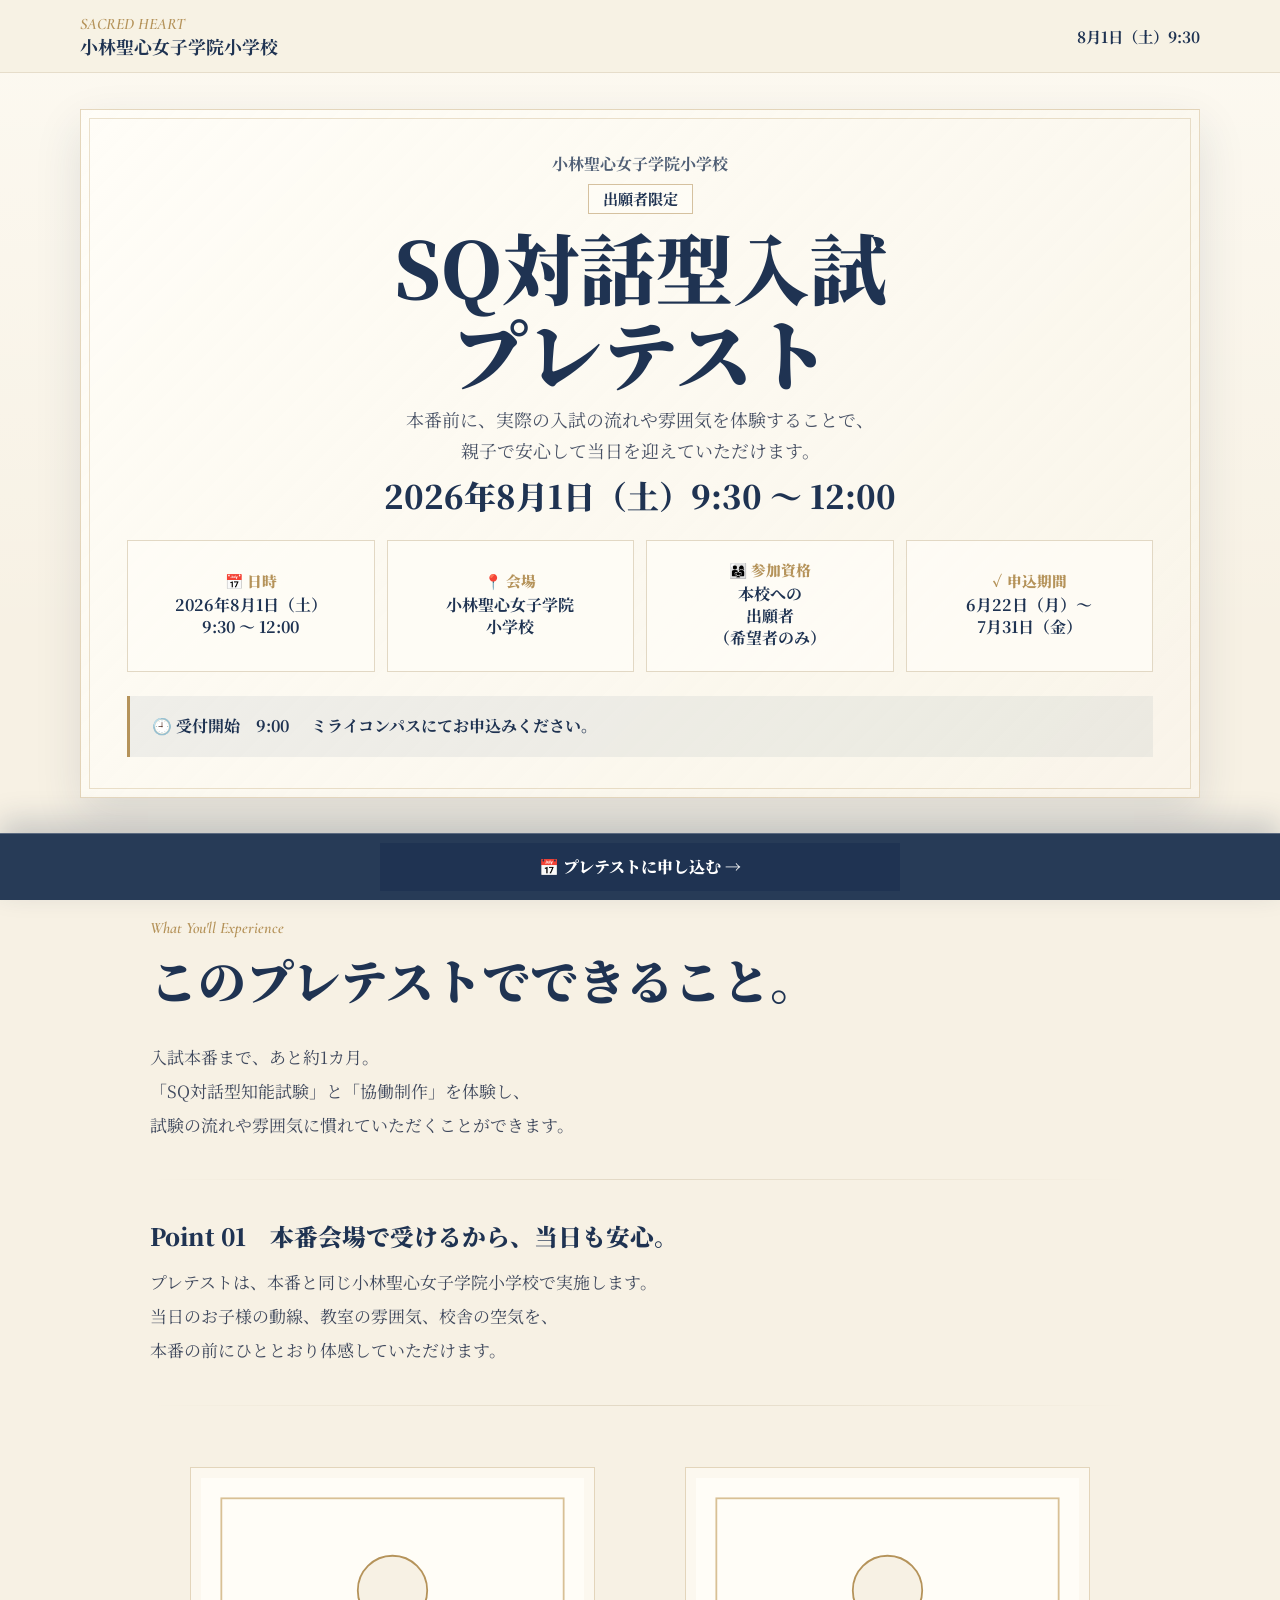
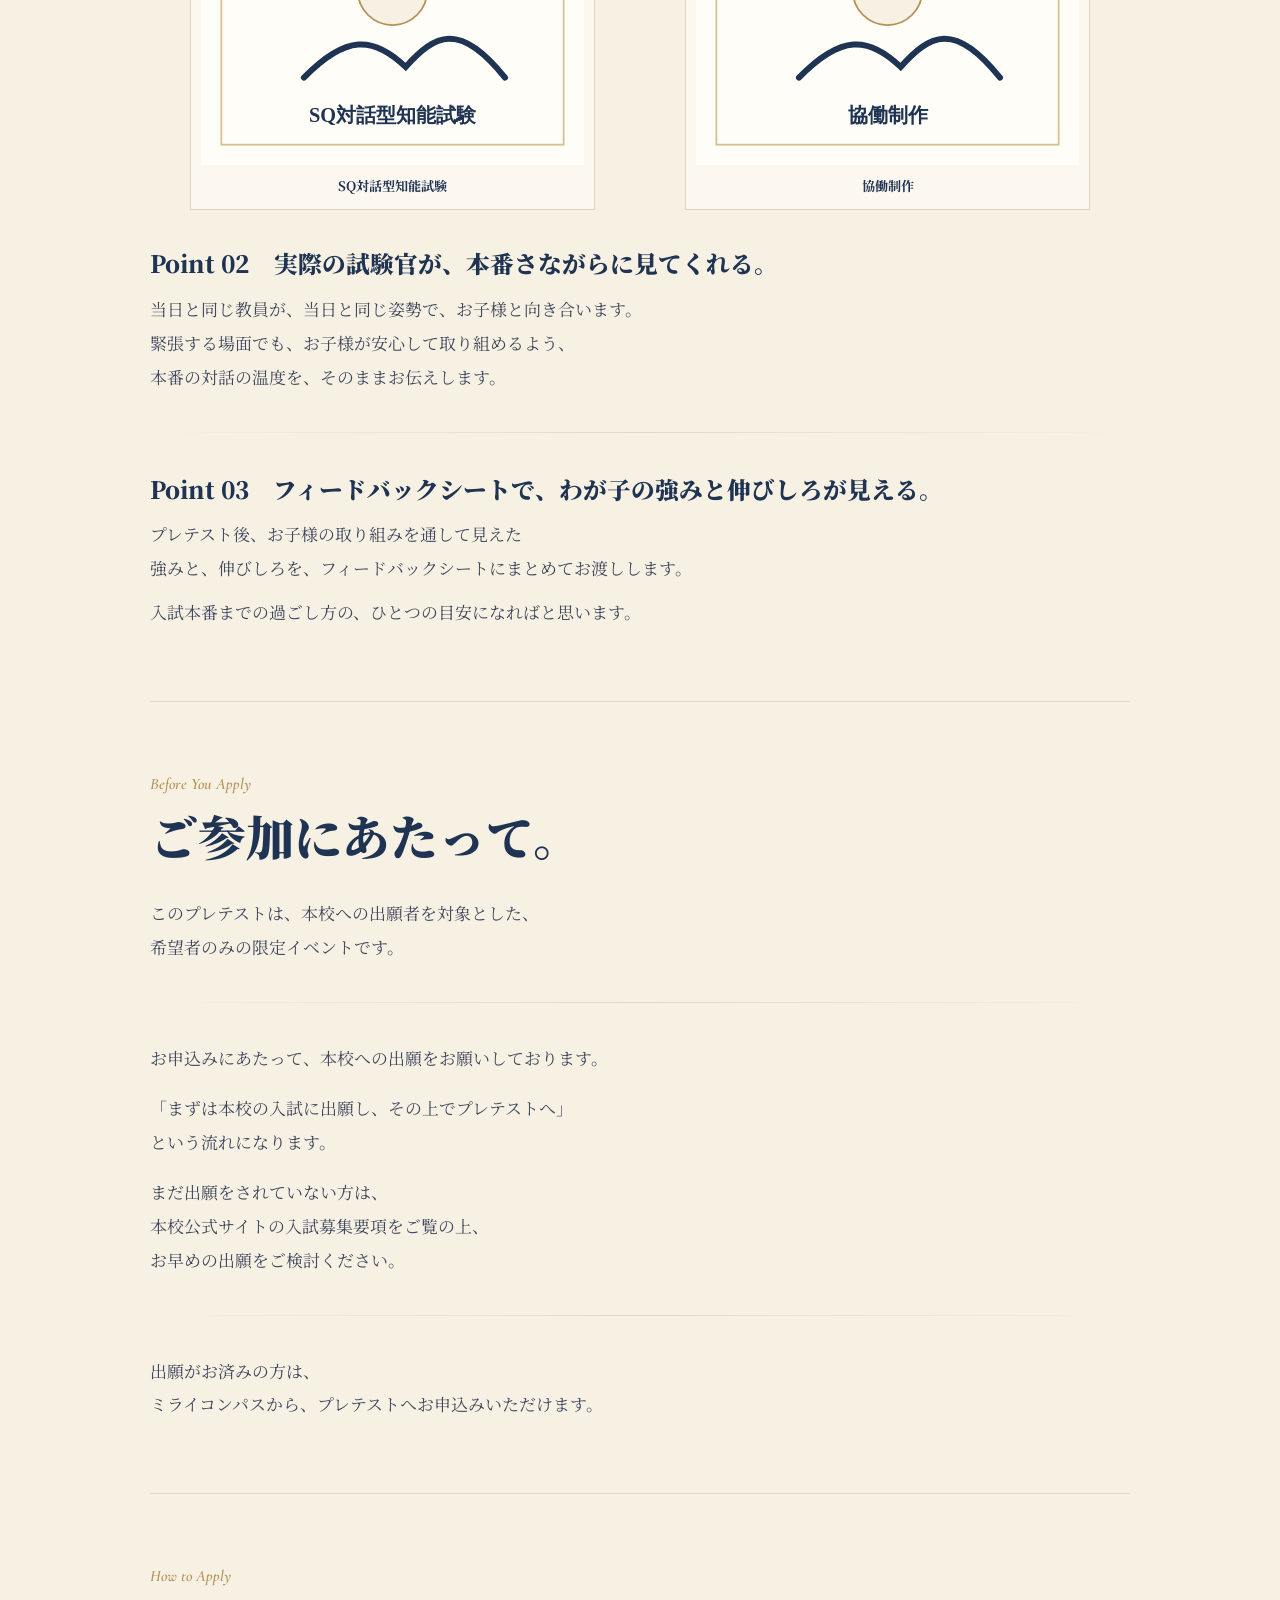
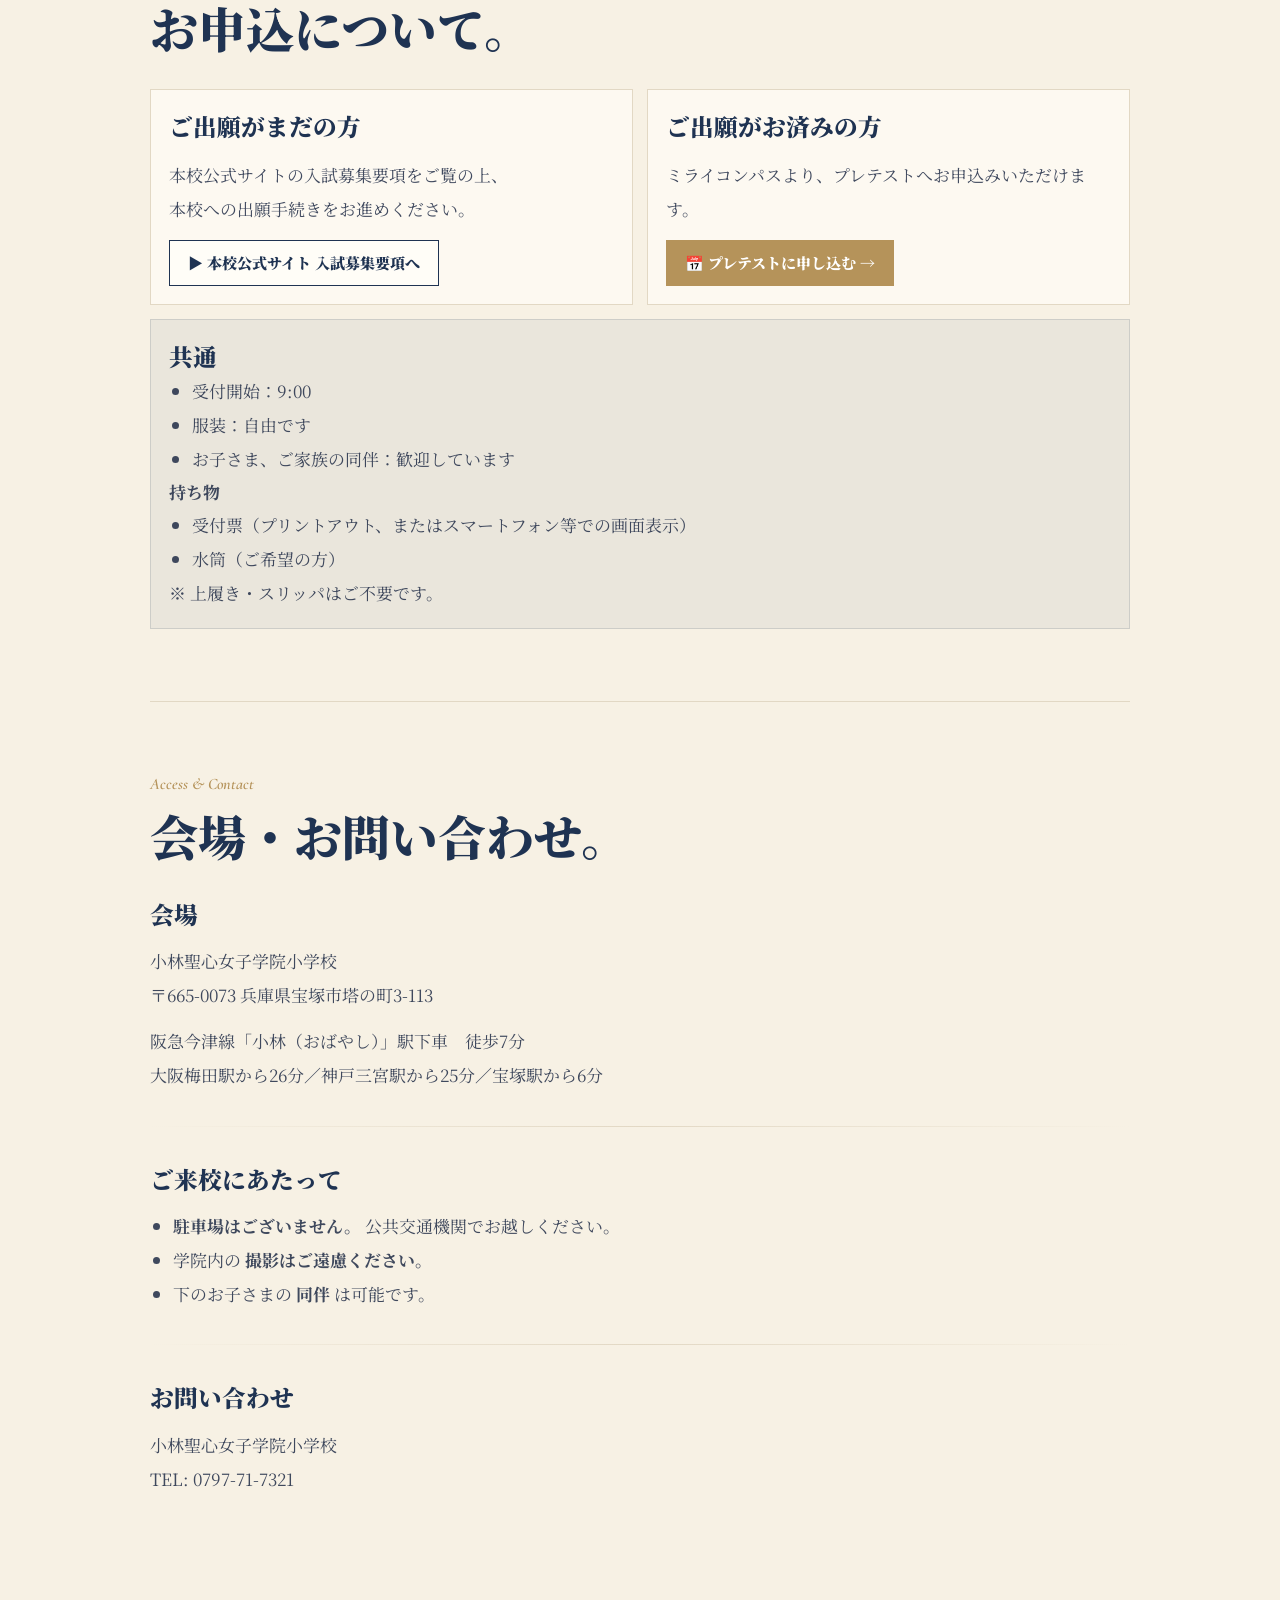
==== index.html @ 57a83e8e "Initial deploy: pretest LP, go/ relay page, README, design tokens" ====
<!DOCTYPE html>
<html lang="ja">
<head>
  <meta charset="utf-8">
  <meta name="viewport" content="width=device-width, initial-scale=1">
  <title>SQ対話型入試 プレテスト｜小林聖心女子学院小学校</title>
  <meta name="description" content="2026年8月1日開催。小林聖心女子学院小学校の出願者限定 SQ対話型入試 プレテストのご案内です。">
  <meta property="og:title" content="SQ対話型入試 プレテスト｜小林聖心女子学院小学校">
  <meta property="og:description" content="本番前に、実際の入試の流れや雰囲気を体験することで、親子で安心して当日を迎えていただけます。">
  <meta property="og:type" content="website">
  <meta property="og:url" content="https://oby-kouhou.github.io/oby-2026-0801-pretest/">
  <link rel="preconnect" href="https://fonts.googleapis.com">
  <link rel="preconnect" href="https://fonts.gstatic.com" crossorigin>
  <link href="https://fonts.googleapis.com/css2?family=Cormorant+Garamond:ital,wght@1,500;1,600&family=Noto+Serif+JP:wght@400;500;600;700;900&display=swap" rel="stylesheet">
  <link rel="stylesheet" href="./colors_and_type.css">
  <script async src="https://www.googletagmanager.com/gtag/js?id=G-WG4L0SGNJJ"></script>
  <script>
    window.dataLayer = window.dataLayer || [];
    function gtag(){dataLayer.push(arguments);}
    gtag('js', new Date());
    gtag('config', 'G-WG4L0SGNJJ');
  </script>
  <style>
    :root {
      --sh-ivory: #F7F1E4;
      --sh-navy: #1F3352;
      --sh-gold: #B5935A;
      --sh-gold-soft: #D8C095;
      --sh-ink: #25314A;
      --sh-paper: #FFFDF7;
      --sh-line: #E2D8C4;
      --sh-muted: #706B61;
      --sh-shadow: 0 18px 44px rgba(31, 51, 82, 0.12);
      color-scheme: light;
    }

    * {
      box-sizing: border-box;
    }

    html {
      scroll-behavior: smooth;
    }

    body {
      margin: 0;
      background:
        linear-gradient(180deg, rgba(255, 253, 247, 0.7), rgba(247, 241, 228, 0) 40rem),
        var(--sh-ivory);
      color: var(--sh-ink);
      font-family: "Noto Serif JP", "Hiragino Mincho ProN", "Yu Mincho", serif;
      letter-spacing: 0;
      padding-bottom: 76px;
    }

    a {
      color: inherit;
      text-decoration: none;
    }

    img {
      display: block;
      max-width: 100%;
    }

    .site-header {
      position: sticky;
      top: 0;
      z-index: 20;
      border-bottom: 1px solid rgba(226, 216, 196, 0.8);
      background: rgba(247, 241, 228, 0.93);
      backdrop-filter: blur(14px);
    }

    .header-inner {
      width: min(1120px, calc(100% - 32px));
      min-height: 54px;
      margin: 0 auto;
      display: flex;
      align-items: center;
      justify-content: space-between;
      gap: 16px;
    }

    .brand {
      display: grid;
      gap: 2px;
      min-width: 0;
      color: var(--sh-navy);
      font-weight: 700;
      line-height: 1.2;
    }

    .brand-en,
    .eyebrow {
      color: var(--sh-gold);
      font-family: "Cormorant Garamond", serif;
      font-style: italic;
      font-weight: 600;
      letter-spacing: 0;
    }

    .brand-en {
      font-size: 0.82rem;
    }

    .brand-ja {
      overflow: hidden;
      font-size: 0.88rem;
      text-overflow: ellipsis;
      white-space: nowrap;
    }

    .header-date {
      color: var(--sh-navy);
      font-size: 0.78rem;
      font-weight: 700;
      white-space: nowrap;
    }

    main {
      overflow: hidden;
    }

    .hero {
      width: min(1120px, calc(100% - 28px));
      margin: 0 auto;
      padding: 16px 0 26px;
    }

    .hero-panel {
      position: relative;
      display: grid;
      gap: 14px;
      padding: 18px 16px 16px;
      border: 1px solid rgba(181, 147, 90, 0.34);
      background:
        linear-gradient(135deg, rgba(255, 253, 247, 0.98), rgba(247, 241, 228, 0.72)),
        var(--sh-paper);
      box-shadow: var(--sh-shadow);
    }

    .hero-panel::before {
      content: "";
      position: absolute;
      inset: 8px;
      border: 1px solid rgba(181, 147, 90, 0.28);
      pointer-events: none;
    }

    .hero-copy {
      position: relative;
      z-index: 1;
      display: grid;
      gap: 9px;
      text-align: center;
    }

    .school-name {
      margin: 0;
      color: rgba(31, 51, 82, 0.78);
      font-size: 0.78rem;
      font-weight: 700;
    }

    .limited-label {
      width: fit-content;
      margin: 0 auto;
      padding: 5px 14px;
      border: 1px solid rgba(181, 147, 90, 0.55);
      background: rgba(255, 253, 247, 0.8);
      color: var(--sh-navy);
      font-size: 0.82rem;
      font-weight: 700;
      line-height: 1.2;
    }

    h1,
    h2,
    h3,
    p {
      margin: 0;
    }

    h1 {
      color: var(--sh-navy);
      font-size: clamp(2rem, 12vw, 4.8rem);
      font-weight: 900;
      line-height: 1.12;
    }

    .lead {
      color: rgba(37, 49, 74, 0.84);
      font-size: 0.88rem;
      line-height: 1.72;
    }

    .hero-date {
      color: var(--sh-navy);
      font-size: clamp(1.02rem, 5vw, 2rem);
      font-weight: 900;
      line-height: 1.28;
    }

    .info-grid {
      position: relative;
      z-index: 1;
      display: grid;
      grid-template-columns: repeat(2, minmax(0, 1fr));
      gap: 8px;
    }

    .info-card {
      min-height: 86px;
      display: grid;
      align-content: center;
      gap: 4px;
      padding: 10px 8px;
      border: 1px solid var(--sh-line);
      background: rgba(255, 253, 247, 0.82);
      text-align: center;
    }

    .info-card .label {
      color: var(--sh-gold);
      font-size: 0.76rem;
      font-weight: 900;
      line-height: 1.15;
    }

    .info-card .value {
      color: var(--sh-navy);
      font-size: 0.78rem;
      font-weight: 700;
      line-height: 1.38;
    }

    .hero-note {
      position: relative;
      z-index: 1;
      display: grid;
      gap: 6px;
      padding: 11px 12px;
      border-left: 3px solid var(--sh-gold);
      background: rgba(31, 51, 82, 0.06);
      color: var(--sh-navy);
      font-size: 0.86rem;
      font-weight: 700;
      line-height: 1.55;
    }

    .section {
      width: min(980px, calc(100% - 32px));
      margin: 0 auto;
      padding: 44px 0;
    }

    .section + .section {
      border-top: 1px solid var(--sh-line);
    }

    .section-head {
      display: grid;
      gap: 8px;
      margin-bottom: 26px;
    }

    .eyebrow {
      font-size: 1rem;
    }

    h2 {
      color: var(--sh-navy);
      font-size: clamp(1.68rem, 8vw, 3rem);
      font-weight: 900;
      line-height: 1.42;
    }

    .body-copy {
      display: grid;
      gap: 16px;
      color: rgba(37, 49, 74, 0.88);
      font-size: 1rem;
      line-height: 2;
    }

    .soft-rule {
      width: 100%;
      height: 1px;
      border: 0;
      margin: 22px 0;
      background: linear-gradient(90deg, transparent, var(--sh-line), transparent);
    }

    .point {
      display: grid;
      gap: 10px;
    }

    h3 {
      color: var(--sh-navy);
      font-size: clamp(1.08rem, 5vw, 1.48rem);
      font-weight: 900;
      line-height: 1.55;
    }

    .illust-row {
      display: grid;
      grid-template-columns: repeat(2, minmax(0, 1fr));
      gap: 10px;
      margin: 6px 0 2px;
    }

    .illust-card {
      display: grid;
      gap: 8px;
      align-content: start;
      min-height: 128px;
      padding: 10px;
      border: 1px solid rgba(181, 147, 90, 0.35);
      background: rgba(255, 253, 247, 0.62);
    }

    .illust-card img {
      width: 100%;
      aspect-ratio: 4 / 3;
      object-fit: contain;
      background: rgba(31, 51, 82, 0.04);
    }

    .illust-card figcaption {
      color: var(--sh-navy);
      font-size: 0.82rem;
      font-weight: 700;
      text-align: center;
    }

    .apply-grid {
      display: grid;
      gap: 14px;
    }

    .apply-box {
      display: grid;
      gap: 14px;
      padding: 18px;
      border: 1px solid var(--sh-line);
      background: rgba(255, 253, 247, 0.72);
    }

    .button-row {
      display: flex;
      flex-wrap: wrap;
      gap: 10px;
    }

    .button {
      display: inline-flex;
      min-height: 46px;
      align-items: center;
      justify-content: center;
      padding: 11px 18px;
      border: 1px solid var(--sh-navy);
      background: var(--sh-paper);
      color: var(--sh-navy);
      font-size: 0.94rem;
      font-weight: 900;
      line-height: 1.3;
      text-align: center;
      transition: transform 160ms ease, box-shadow 160ms ease;
    }

    .button:hover {
      box-shadow: 0 12px 24px rgba(31, 51, 82, 0.12);
      transform: translateY(-1px);
    }

    .button.gold {
      border-color: var(--sh-gold);
      background: var(--sh-gold);
      color: #fff;
    }

    .common-box {
      padding: 18px;
      border: 1px solid rgba(31, 51, 82, 0.14);
      background: rgba(31, 51, 82, 0.055);
    }

    ul {
      margin: 0;
      padding-left: 1.35em;
      line-height: 1.9;
    }

    li + li {
      margin-top: 2px;
    }

    .access-block {
      display: grid;
      gap: 12px;
    }

    .sticky-cta {
      position: fixed;
      right: 0;
      bottom: 0;
      left: 0;
      z-index: 50;
      padding: 9px 14px calc(9px + env(safe-area-inset-bottom));
      border-top: 1px solid rgba(255, 255, 255, 0.24);
      background: rgba(31, 51, 82, 0.96);
      box-shadow: 0 -12px 30px rgba(31, 51, 82, 0.22);
    }

    .sticky-cta a {
      display: flex;
      min-height: 48px;
      width: min(520px, 100%);
      align-items: center;
      justify-content: center;
      margin: 0 auto;
      background: var(--sh-navy);
      color: #fff;
      font-size: 1rem;
      font-weight: 900;
      line-height: 1.25;
      text-align: center;
    }

    @media (max-width: 374px) {
      .header-inner {
        width: calc(100% - 24px);
      }

      .brand-ja {
        font-size: 0.78rem;
      }

      .header-date {
        font-size: 0.7rem;
      }

      .hero {
        width: calc(100% - 20px);
        padding-top: 10px;
      }

      .hero-panel {
        gap: 10px;
        padding: 14px 12px;
      }

      h1 {
        font-size: 1.82rem;
      }

      .lead {
        font-size: 0.8rem;
        line-height: 1.58;
      }

      .info-card {
        min-height: 76px;
        padding: 8px 6px;
      }

      .info-card .value,
      .info-card .label {
        font-size: 0.7rem;
      }
    }

    @media (min-width: 760px) {
      body {
        padding-bottom: 88px;
      }

      .header-inner {
        min-height: 72px;
      }

      .brand-en {
        font-size: 1rem;
      }

      .brand-ja {
        font-size: 1.12rem;
      }

      .header-date {
        font-size: 0.96rem;
      }

      .hero {
        padding: 36px 0 48px;
      }

      .hero-panel {
        gap: 24px;
        padding: 42px 46px 40px;
      }

      .school-name {
        font-size: 1rem;
      }

      .limited-label {
        font-size: 0.95rem;
      }

      .lead {
        font-size: 1.12rem;
      }

      .info-grid {
        grid-template-columns: repeat(4, minmax(0, 1fr));
        gap: 12px;
      }

      .info-card {
        min-height: 132px;
        padding: 18px 12px;
      }

      .info-card .label {
        font-size: 0.92rem;
      }

      .info-card .value {
        font-size: 1rem;
      }

      .hero-note {
        grid-template-columns: auto 1fr;
        gap: 22px;
        align-items: center;
        padding: 18px 22px;
        font-size: 1rem;
      }

      .section {
        padding: 72px 0;
      }

      .body-copy {
        font-size: 1.06rem;
      }

      .illust-row,
      .apply-grid {
        grid-template-columns: repeat(2, minmax(0, 1fr));
      }

      .common-box {
        grid-column: 1 / -1;
      }
    }
  </style>
</head>
<body>
  <header class="site-header">
    <div class="header-inner">
      <a class="brand" href="#top" aria-label="小林聖心女子学院小学校">
        <span class="brand-en">SACRED HEART</span>
        <span class="brand-ja">小林聖心女子学院小学校</span>
      </a>
      <div class="header-date">8月1日（土）9:30</div>
    </div>
  </header>

  <main id="top">
    <section class="hero" aria-labelledby="hero-title">
      <div class="hero-panel">
        <div class="hero-copy">
          <p class="school-name">小林聖心女子学院小学校</p>
          <p class="limited-label">出願者限定</p>
          <h1 id="hero-title">SQ対話型入試<br>プレテスト</h1>
          <p class="lead">本番前に、実際の入試の流れや雰囲気を体験することで、<br>親子で安心して当日を迎えていただけます。</p>
          <p class="hero-date">2026年8月1日（土）9:30 〜 12:00</p>
        </div>

        <div class="info-grid" aria-label="開催概要">
          <article class="info-card">
            <p class="label">📅 日時</p>
            <p class="value">2026年8月1日（土）<br>9:30 〜 12:00</p>
          </article>
          <article class="info-card">
            <p class="label">📍 会場</p>
            <p class="value">小林聖心女子学院<br>小学校</p>
          </article>
          <article class="info-card">
            <p class="label">👨‍👩‍👧 参加資格</p>
            <p class="value">本校への<br>出願者<br>（希望者のみ）</p>
          </article>
          <article class="info-card">
            <p class="label">✓ 申込期間</p>
            <p class="value">6月22日（月）〜<br>7月31日（金）</p>
          </article>
        </div>

        <div class="hero-note">
          <p>🕘 受付開始　9:00</p>
          <p>ミライコンパスにてお申込みください。</p>
        </div>
      </div>
    </section>

    <section class="section" aria-labelledby="experience-title">
      <div class="section-head">
        <p class="eyebrow">What You'll Experience</p>
        <h2 id="experience-title">このプレテストでできること。</h2>
      </div>
      <div class="body-copy">
        <p>入試本番まで、あと約1カ月。<br>「SQ対話型知能試験」と「協働制作」を体験し、<br>試験の流れや雰囲気に慣れていただくことができます。</p>
        <hr class="soft-rule">
        <article class="point">
          <h3>Point 01　本番会場で受けるから、当日も安心。</h3>
          <p>プレテストは、本番と同じ小林聖心女子学院小学校で実施します。<br>当日のお子様の動線、教室の雰囲気、校舎の空気を、<br>本番の前にひととおり体感していただけます。</p>
        </article>
        <hr class="soft-rule">
        <div class="illust-row" aria-label="SQ対話型知能試験と協働制作のイラスト">
          <figure class="illust-card">
            <img src="./photos/illust-sq-taiwa.png" alt="SQ対話型知能試験のイラスト">
            <figcaption>SQ対話型知能試験</figcaption>
          </figure>
          <figure class="illust-card">
            <img src="./photos/illust-kyodo-seisaku.png" alt="協働制作のイラスト">
            <figcaption>協働制作</figcaption>
          </figure>
        </div>
        <article class="point">
          <h3>Point 02　実際の試験官が、本番さながらに見てくれる。</h3>
          <p>当日と同じ教員が、当日と同じ姿勢で、お子様と向き合います。<br>緊張する場面でも、お子様が安心して取り組めるよう、<br>本番の対話の温度を、そのままお伝えします。</p>
        </article>
        <hr class="soft-rule">
        <article class="point">
          <h3>Point 03　フィードバックシートで、わが子の強みと伸びしろが見える。</h3>
          <p>プレテスト後、お子様の取り組みを通して見えた<br>強みと、伸びしろを、フィードバックシートにまとめてお渡しします。</p>
          <p>入試本番までの過ごし方の、ひとつの目安になればと思います。</p>
        </article>
      </div>
    </section>

    <section class="section" aria-labelledby="before-title">
      <div class="section-head">
        <p class="eyebrow">Before You Apply</p>
        <h2 id="before-title">ご参加にあたって。</h2>
      </div>
      <div class="body-copy">
        <p>このプレテストは、本校への出願者を対象とした、<br>希望者のみの限定イベントです。</p>
        <hr class="soft-rule">
        <p>お申込みにあたって、本校への出願をお願いしております。</p>
        <p>「まずは本校の入試に出願し、その上でプレテストへ」<br>という流れになります。</p>
        <p>まだ出願をされていない方は、<br>本校公式サイトの入試募集要項をご覧の上、<br>お早めの出願をご検討ください。</p>
        <hr class="soft-rule">
        <p>出願がお済みの方は、<br>ミライコンパスから、プレテストへお申込みいただけます。</p>
      </div>
    </section>

    <section class="section" aria-labelledby="apply-title">
      <div class="section-head">
        <p class="eyebrow">How to Apply</p>
        <h2 id="apply-title">お申込について。</h2>
      </div>
      <div class="apply-grid body-copy">
        <article class="apply-box">
          <h3>ご出願がまだの方</h3>
          <p>本校公式サイトの入試募集要項をご覧の上、<br>本校への出願手続きをお進めください。</p>
          <div class="button-row">
            <a class="button" href="https://www.oby-sacred-heart.ed.jp/nyushi/" data-cta-location="output">▶ 本校公式サイト 入試募集要項へ</a>
          </div>
        </article>
        <article class="apply-box">
          <h3>ご出願がお済みの方</h3>
          <p>ミライコンパスより、プレテストへお申込みいただけます。</p>
          <div class="button-row">
            <a class="button gold" href="https://oby-kouhou.github.io/oby-2026-0801-pretest/go/?s=lp" data-cta-location="pretest">📅 プレテストに申し込む →</a>
          </div>
        </article>
        <article class="common-box">
          <h3>共通</h3>
          <ul>
            <li>受付開始：9:00</li>
            <li>服装：自由です</li>
            <li>お子さま、ご家族の同伴：歓迎しています</li>
          </ul>
          <p><strong>持ち物</strong></p>
          <ul>
            <li>受付票（プリントアウト、またはスマートフォン等での画面表示）</li>
            <li>水筒（ご希望の方）</li>
          </ul>
          <p>※ 上履き・スリッパはご不要です。</p>
        </article>
      </div>
    </section>

    <section class="section" aria-labelledby="access-title">
      <div class="section-head">
        <p class="eyebrow">Access & Contact</p>
        <h2 id="access-title">会場・お問い合わせ。</h2>
      </div>
      <div class="body-copy access-block">
        <h3>会場</h3>
        <p>小林聖心女子学院小学校<br>〒665-0073 兵庫県宝塚市塔の町3-113</p>
        <p>阪急今津線「小林（おばやし）」駅下車　徒歩7分<br>大阪梅田駅から26分／神戸三宮駅から25分／宝塚駅から6分</p>
        <hr class="soft-rule">
        <h3>ご来校にあたって</h3>
        <ul>
          <li><strong>駐車場はございません。</strong> 公共交通機関でお越しください。</li>
          <li>学院内の <strong>撮影はご遠慮ください。</strong></li>
          <li>下のお子さまの <strong>同伴</strong> は可能です。</li>
        </ul>
        <hr class="soft-rule">
        <h3>お問い合わせ</h3>
        <p>小林聖心女子学院小学校<br>TEL: 0797-71-7321</p>
      </div>
    </section>
  </main>

  <div class="sticky-cta" aria-label="プレテスト申込">
    <a href="https://oby-kouhou.github.io/oby-2026-0801-pretest/go/?s=lp" data-cta-location="sticky">📅 プレテストに申し込む →</a>
  </div>

  <script>
    document.querySelectorAll('.illust-card img').forEach(function(img) {
      img.addEventListener('error', function() {
        var label = img.getAttribute('alt').replace('のイラスト', '');
        var svg = '<svg xmlns="http://www.w3.org/2000/svg" viewBox="0 0 640 480"><rect width="640" height="480" fill="#FFFDF7"/><rect x="34" y="34" width="572" height="412" fill="none" stroke="#D8C095" stroke-width="3"/><circle cx="320" cy="188" r="58" fill="#F7F1E4" stroke="#B5935A" stroke-width="3"/><path d="M172 334c70-72 116-70 170-18 48-54 90-78 166 18" fill="none" stroke="#1F3352" stroke-width="10" stroke-linecap="round"/><text x="320" y="408" text-anchor="middle" fill="#1F3352" font-family="serif" font-size="34" font-weight="700">' + label + '</text></svg>';
        img.onerror = null;
        img.src = 'data:image/svg+xml;charset=UTF-8,' + encodeURIComponent(svg);
      });
    });

    document.querySelectorAll('[data-cta-location]').forEach(function(link) {
      link.addEventListener('click', function() {
        if (typeof gtag === 'function') {
          gtag('event', 'cta_click', {
            cta_location: link.getAttribute('data-cta-location')
          });
        }
      });
    });
  </script>
</body>
</html>
---- colors_and_type.css ----
/* =========================================================================
   小林聖心女子学院 — Colors & Type Tokens
   OBAYASHI Sacred Heart School (小学校・中学校・高等学校)
   -------------------------------------------------------------------------
   Grounded in the school's actual visual identity:
   - PRIMARY  : Deep navy (制服カラー・校章色) — the institutional anchor
   - NEUTRALS : Warm ivory / cream — brochure paper base
   - ACCENTS  : Peach / Mint / Lavender / Coral — the "少しだけ攻めた" palette
                from the 2023 renewal brochure, used to break the
                traditionally-stiff navy-only image. Each color also
                codes one of the three Stages:
                  Stage I  (1–4年)  → Peach / Coral
                  Stage II (5–8年)  → Mint / Teal
                  Stage III(9–12年) → Lavender / Dusty purple
   ========================================================================= */

@import url('https://fonts.googleapis.com/css2?family=Cormorant+Garamond:ital,wght@0,300;0,400;0,500;0,600;1,300;1,400;1,500&family=Noto+Serif+JP:wght@300;400;500;600;700&family=Noto+Sans+JP:wght@300;400;500;600;700&display=swap');

:root {
  /* ---------------------------------------------------------------------
     CORE — Navy (primary) + Ivory (neutral base)
     --------------------------------------------------------------------- */
  --sh-navy:         #1F3352;   /* primary — 制服の紺 */
  --sh-navy-deep:    #14213D;   /* pressed / heading ink */
  --sh-navy-soft:    #3D5278;   /* secondary text */
  --sh-navy-tint:    #E5EAF2;   /* pale navy wash */

  /* Warm ivory / cream — brochure paper */
  --sh-ivory:        #F7F1E4;   /* page background */
  --sh-paper:        #FBF7EC;   /* card surface */
  --sh-paper-deep:   #EFE6D2;   /* inset band */
  --sh-cream:        #F2E8D5;   /* warmer cream wash */
  --sh-stone:        #D9CFB8;   /* divider on ivory */
  --sh-stone-deep:   #9C907A;   /* muted metadata */

  --sh-white:        #FFFFFF;
  --sh-ink:          #1A1714;   /* near-black, warm undertone */
  --sh-ink-soft:     #5A5148;

  /* ---------------------------------------------------------------------
     BROCHURE ACCENT PALETTE — "少しだけ攻めた" carefully-playful accents
     Sampled directly from the 2023 renewal brochure. Muted pastels,
     never fully saturated — they sit next to navy without fighting it.
     --------------------------------------------------------------------- */

  /* Peach / Coral — Stage I (1–4年生) */
  --sh-peach:        #F4B89A;   /* Stage I band */
  --sh-peach-soft:   #FBE1D2;   /* peach wash / bg */
  --sh-coral:        #E87A5C;   /* coral accent / florals */
  --sh-coral-deep:   #C4563F;

  /* Mint / Teal — cover + Stage II (5–8年生) */
  --sh-mint:         #9ED3CC;   /* cover teal */
  --sh-mint-soft:    #D7EBE7;   /* mint wash / bg */
  --sh-teal:         #5AA9A0;   /* deeper mint */
  --sh-teal-deep:    #357A72;

  /* Lavender / Dusty purple — Stage III (9–12年生) */
  --sh-lavender:     #C9BEE0;   /* Stage III band */
  --sh-lavender-soft:#ECE5F5;   /* lavender wash / bg */
  --sh-violet:       #8B7AB0;   /* violet accent */
  --sh-violet-deep:  #5F4F87;

  /* Pink — used sparingly in campus map + club section */
  --sh-pink:         #F5C7C9;
  --sh-pink-soft:    #FAE3E4;
  --sh-rose:         #D67A80;

  /* Yellow/ochre — tiny accent in activity tags (washi-tape feel) */
  --sh-sun:          #F2C94C;
  --sh-sun-soft:     #FAE6A8;

  /* Semantic — kept muted */
  --sh-info:         var(--sh-teal);
  --sh-success:      #5C8A6B;
  --sh-warning:      #C89A3C;
  --sh-error:        #B24A3A;

  /* ---------------------------------------------------------------------
     SEMANTIC ROLES
     --------------------------------------------------------------------- */
  --bg:              var(--sh-ivory);
  --bg-surface:      var(--sh-paper);
  --bg-inset:        var(--sh-paper-deep);
  --bg-dark:         var(--sh-navy-deep);

  --fg:              var(--sh-ink);
  --fg-soft:         var(--sh-ink-soft);
  --fg-muted:        var(--sh-stone-deep);
  --fg-on-dark:      var(--sh-ivory);

  --accent:          var(--sh-navy);
  --accent-hover:    var(--sh-navy-soft);
  --accent-press:    var(--sh-navy-deep);

  --border:          var(--sh-stone);
  --border-soft:     #E6DCC5;
  --border-strong:   var(--sh-stone-deep);

  /* Stage tokens — use these when theming Stage-specific sections */
  --stage-1:         var(--sh-peach);
  --stage-1-soft:    var(--sh-peach-soft);
  --stage-1-ink:     var(--sh-coral-deep);

  --stage-2:         var(--sh-mint);
  --stage-2-soft:    var(--sh-mint-soft);
  --stage-2-ink:     var(--sh-teal-deep);

  --stage-3:         var(--sh-lavender);
  --stage-3-soft:    var(--sh-lavender-soft);
  --stage-3-ink:     var(--sh-violet-deep);

  /* Legacy aliases for generic naming */
  --fg1: var(--fg);  --fg2: var(--fg-soft);  --fg3: var(--fg-muted);
  --bg1: var(--bg);  --bg2: var(--bg-surface); --bg3: var(--bg-inset);

  /* ---------------------------------------------------------------------
     TYPOGRAPHY
     -------------------------------------------------------------------
     Brochure + website use Hiragino Mincho for display Japanese and
     Hiragino Kaku Gothic for body. For portability we fall through to
     Noto Serif JP / Noto Sans JP. Cormorant Garamond is the Latin
     display face (used for "OBAYASHI", "Stage I/II/III", "Big You,
     small i" on the cover).
     --------------------------------------------------------------------- */
  --font-serif-jp: "Hiragino Mincho ProN", "Hiragino Mincho Pro",
                   "YuMincho", "Yu Mincho", "Noto Serif JP",
                   "游明朝", serif;
  --font-sans-jp:  "Hiragino Kaku Gothic ProN", "Hiragino Kaku Gothic Pro",
                   "YuGothic", "Yu Gothic", "Noto Sans JP",
                   "游ゴシック", sans-serif;
  --font-serif-en: "Cormorant Garamond", "Adobe Garamond Pro", Garamond,
                   "Times New Roman", serif;
  --font-display:  var(--font-serif-jp);
  --font-body:     var(--font-sans-jp);
  --font-mono:     ui-monospace, "SFMono-Regular", Menlo, Consolas, monospace;

  --fw-light:    300;
  --fw-regular:  400;
  --fw-medium:   500;
  --fw-semibold: 600;
  --fw-bold:     700;

  --fs-hero:   clamp(40px, 5.5vw, 72px);
  --fs-h1:     clamp(30px, 3.2vw, 44px);
  --fs-h2:     clamp(24px, 2.4vw, 32px);
  --fs-h3:     20px;
  --fs-h4:     17px;
  --fs-body:   16px;
  --fs-small:  14px;
  --fs-caption:12px;

  --lh-tight:    1.25;
  --lh-display:  1.6;
  --lh-body:     1.9;
  --lh-tightest: 1.1;

  --ls-display: 0.05em;
  --ls-body:    0.02em;
  --ls-caps:    0.18em;

  /* ---------------------------------------------------------------------
     SPACING / RADII / SHADOWS
     --------------------------------------------------------------------- */
  --sp-1: 4px;   --sp-2: 8px;   --sp-3: 12px;  --sp-4: 16px;
  --sp-5: 24px;  --sp-6: 32px;  --sp-7: 48px;  --sp-8: 64px;  --sp-9: 96px;

  --radius-none: 0;
  --radius-sm:   2px;
  --radius-md:   4px;
  --radius-lg:   8px;      /* rarely used; brochure rounds photo corners mildly */
  --radius-pill: 999px;

  --shadow-1: 0 1px 2px rgba(20, 33, 61, 0.05),
              0 1px 1px rgba(20, 33, 61, 0.03);
  --shadow-2: 0 4px 12px rgba(20, 33, 61, 0.07),
              0 1px 2px rgba(20, 33, 61, 0.04);
  --shadow-3: 0 12px 28px rgba(20, 33, 61, 0.10),
              0 2px 6px rgba(20, 33, 61, 0.05);
  --shadow-inset: inset 0 0 0 1px var(--border-soft);

  --rule-ink:  1px solid var(--border);
  --rule-navy: 1px solid var(--sh-navy);
}

/* =========================================================================
   SEMANTIC ELEMENT STYLES
   ========================================================================= */

.sh-body {
  font-family: var(--font-body);
  font-weight: var(--fw-regular);
  font-size: var(--fs-body);
  line-height: var(--lh-body);
  letter-spacing: var(--ls-body);
  color: var(--fg);
  background: var(--bg);
}

.sh-h1, .sh-display {
  font-family: var(--font-display);
  font-weight: var(--fw-regular);
  font-size: var(--fs-h1);
  line-height: var(--lh-display);
  letter-spacing: var(--ls-display);
  color: var(--sh-navy-deep);
}

.sh-hero {
  font-family: var(--font-display);
  font-weight: var(--fw-regular);
  font-size: var(--fs-hero);
  line-height: var(--lh-display);
  letter-spacing: var(--ls-display);
  color: var(--sh-navy-deep);
}

.sh-h2 {
  font-family: var(--font-display);
  font-weight: var(--fw-regular);
  font-size: var(--fs-h2);
  line-height: var(--lh-display);
  letter-spacing: var(--ls-display);
  color: var(--sh-navy-deep);
}

.sh-h3 {
  font-family: var(--font-sans-jp);
  font-weight: var(--fw-semibold);
  font-size: var(--fs-h3);
  line-height: 1.5;
  letter-spacing: var(--ls-body);
  color: var(--fg);
}

.sh-eyebrow {
  font-family: var(--font-serif-en);
  font-style: italic;
  font-weight: var(--fw-regular);
  font-size: var(--fs-small);
  letter-spacing: var(--ls-caps);
  text-transform: uppercase;
  color: var(--sh-navy);
}

.sh-caption, .sh-meta {
  font-family: var(--font-body);
  font-size: var(--fs-caption);
  line-height: 1.5;
  letter-spacing: var(--ls-body);
  color: var(--fg-muted);
}

.sh-p {
  font-family: var(--font-body);
  font-size: var(--fs-body);
  line-height: var(--lh-body);
  color: var(--fg);
}

.sh-lede {
  font-family: var(--font-serif-jp);
  font-size: 18px;
  line-height: 2.1;
  letter-spacing: 0.04em;
  color: var(--sh-navy);
}

.sh-quote {
  font-family: var(--font-serif-jp);
  font-weight: var(--fw-light);
  font-size: clamp(20px, 2.4vw, 28px);
  line-height: 2.2;
  letter-spacing: 0.08em;
  color: var(--sh-navy-deep);
  text-align: center;
}

.sh-motto {
  font-family: var(--font-serif-en);
  font-style: italic;
  font-size: 15px;
  letter-spacing: 0.1em;
  color: var(--sh-navy);
}

.sh-vertical {
  writing-mode: vertical-rl;
  text-orientation: upright;
  letter-spacing: 0.2em;
}

/* Stage ribbon — brochure-style rounded tag */
.sh-stage-tag {
  display: inline-block;
  padding: 6px 18px 6px 22px;
  font-family: var(--font-sans-jp);
  font-size: 13px;
  font-weight: 500;
  letter-spacing: 0.1em;
  color: var(--sh-white);
  border-radius: 0 999px 999px 0;
}
.sh-stage-tag[data-stage="1"] { background: var(--sh-peach); color: var(--sh-coral-deep); }
.sh-stage-tag[data-stage="2"] { background: var(--sh-mint);  color: var(--sh-teal-deep); }
.sh-stage-tag[data-stage="3"] { background: var(--sh-lavender); color: var(--sh-violet-deep); }
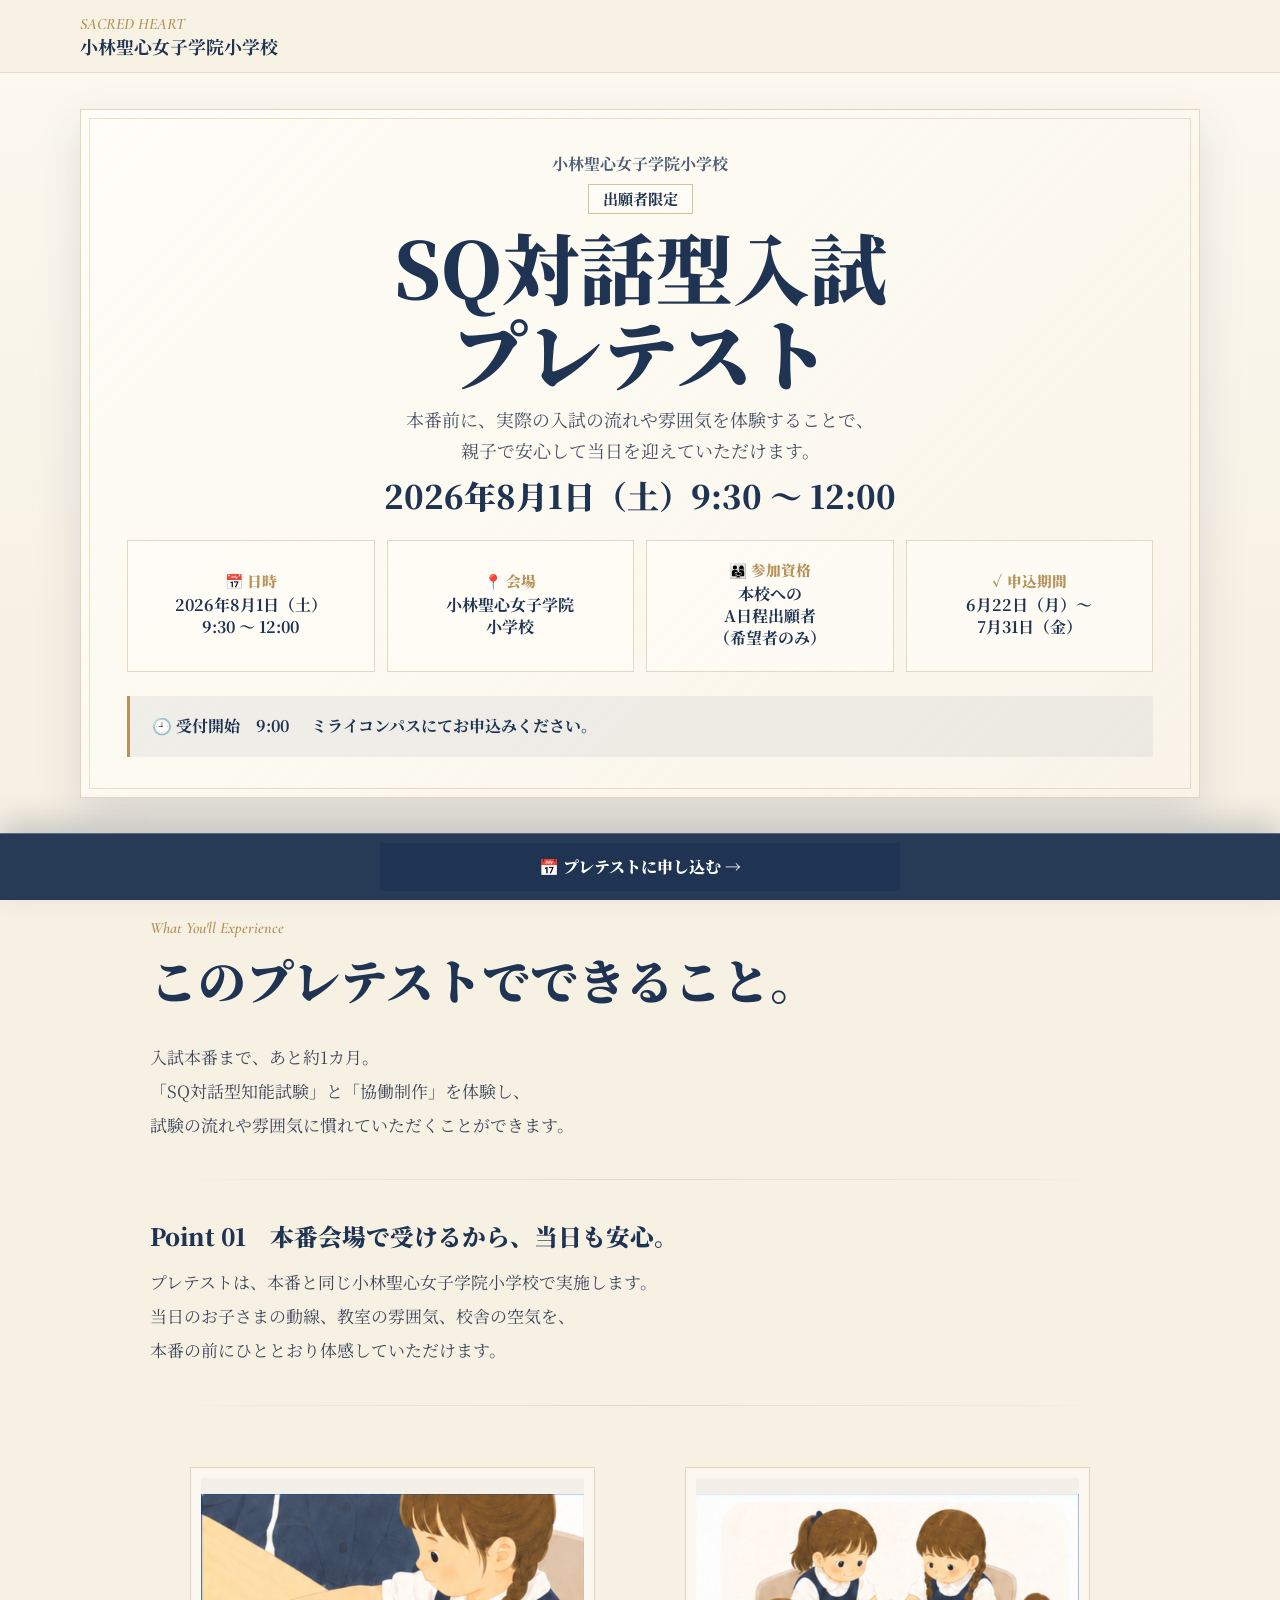
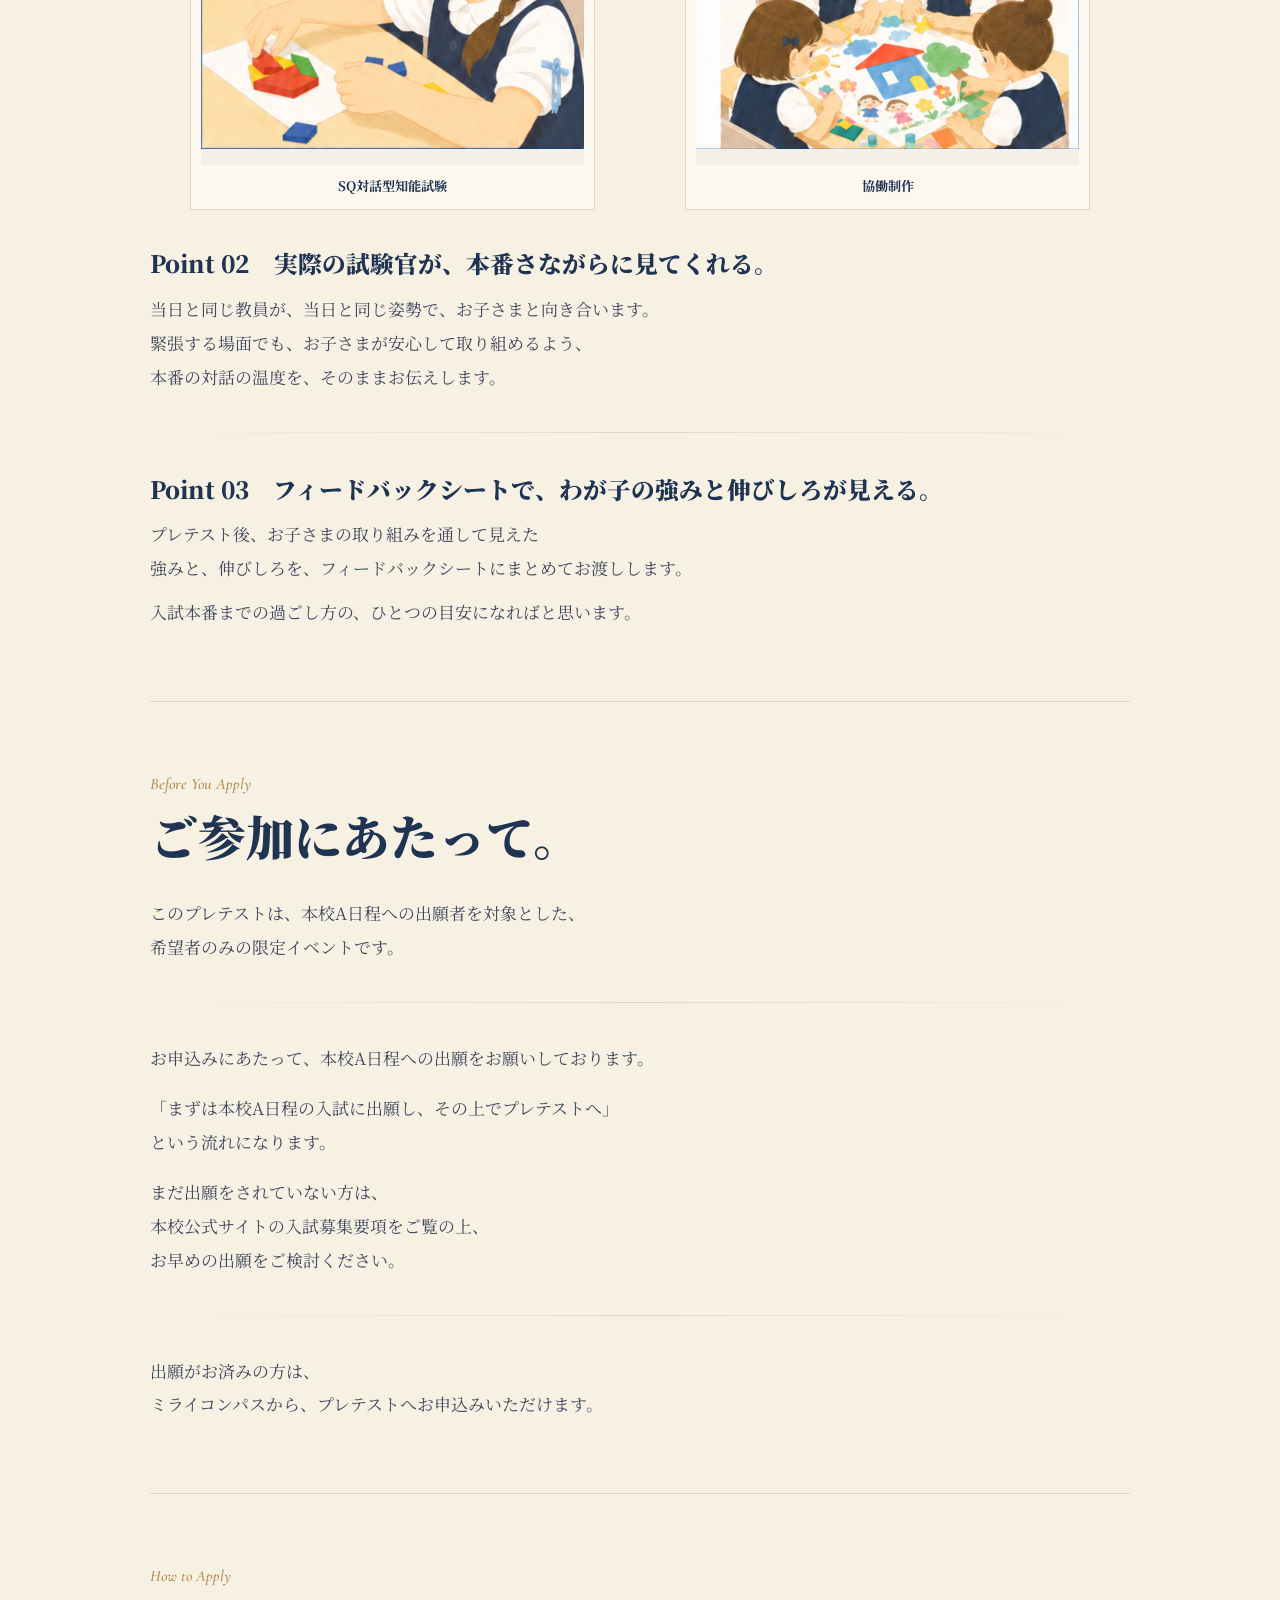
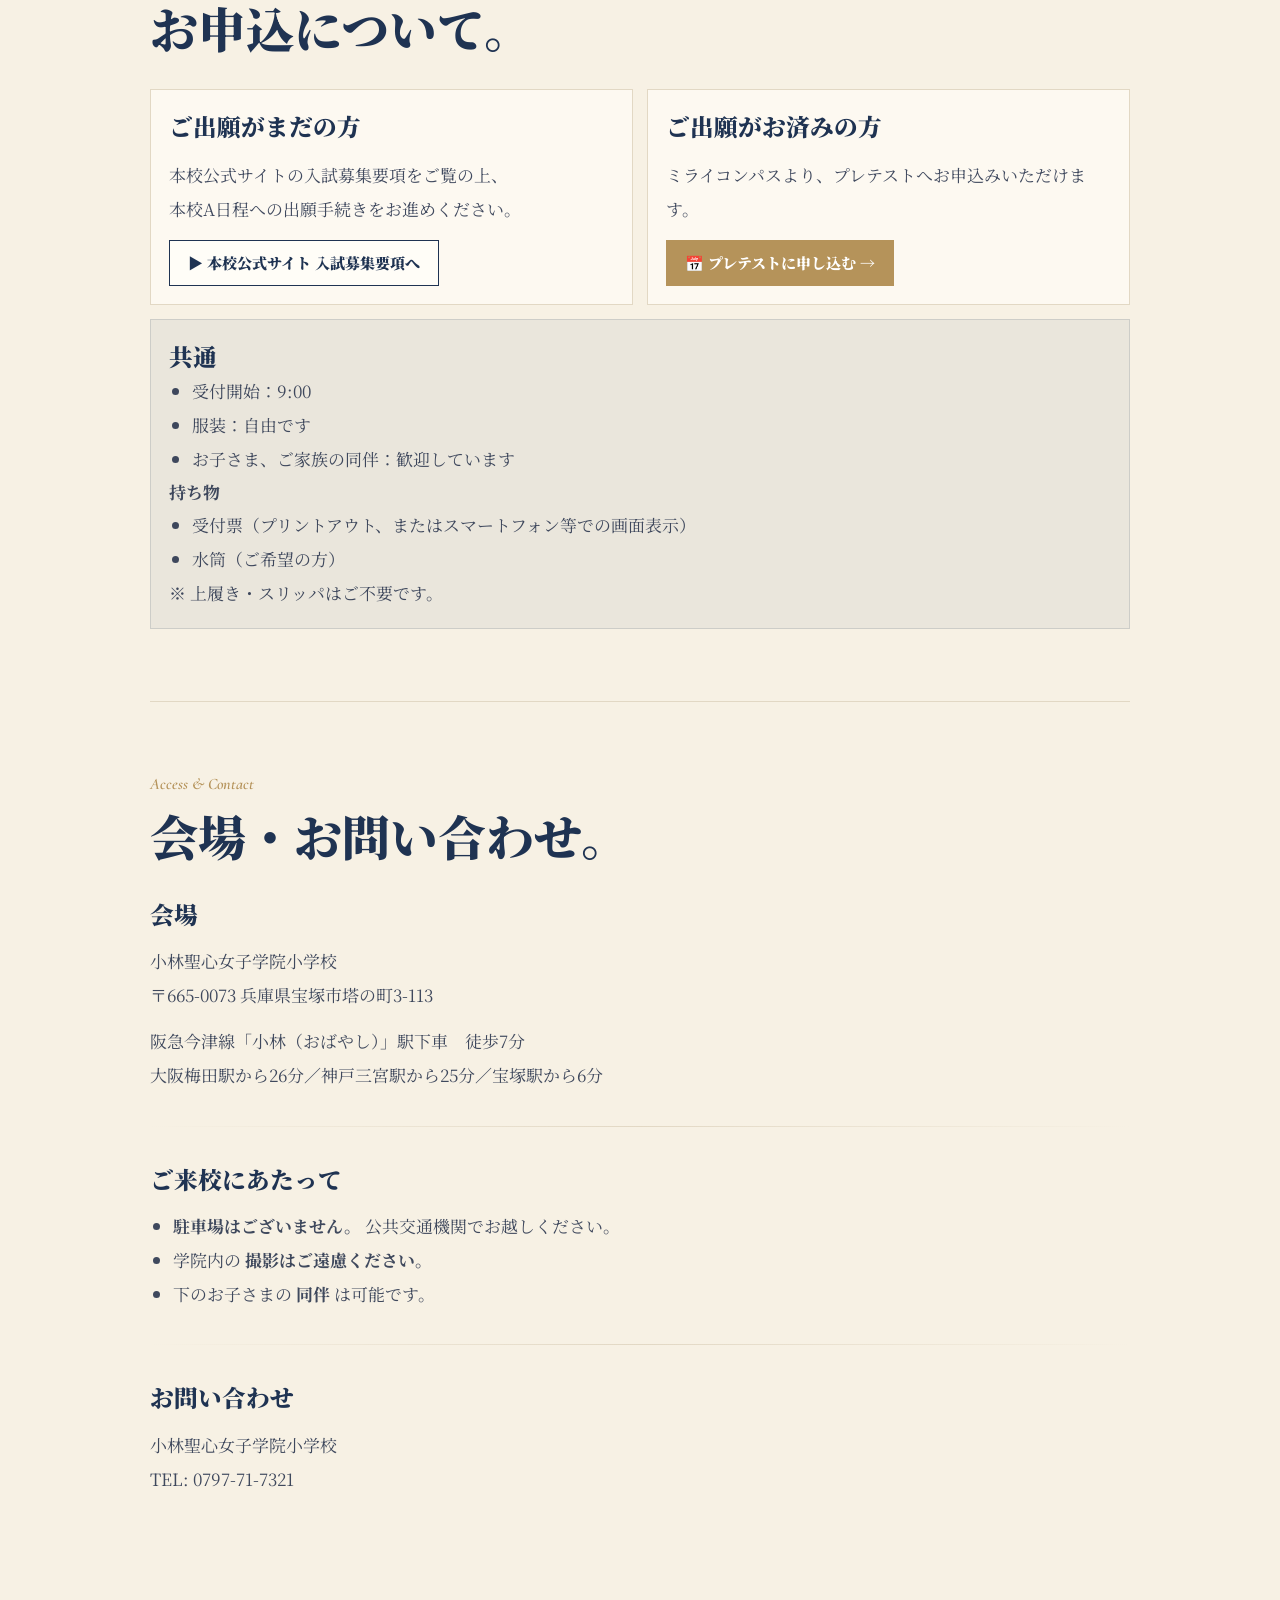
==== commit 565a1e2c: "Add flyer illustrations (SQ taiwa / kyodo seisaku)" ====
--- a/index.html
+++ b/index.html
@@ -4,7 +4,7 @@
   <meta charset="utf-8">
   <meta name="viewport" content="width=device-width, initial-scale=1">
   <title>SQ対話型入試 プレテスト｜小林聖心女子学院小学校</title>
-  <meta name="description" content="2026年8月1日開催。小林聖心女子学院小学校の出願者限定 SQ対話型入試 プレテストのご案内です。">
+  <meta name="description" content="2026年8月1日開催。小林聖心女子学院小学校のA日程出願者限定 SQ対話型入試 プレテストのご案内です。">
   <meta property="og:title" content="SQ対話型入試 プレテスト｜小林聖心女子学院小学校">
   <meta property="og:description" content="本番前に、実際の入試の流れや雰囲気を体験することで、親子で安心して当日を迎えていただけます。">
   <meta property="og:type" content="website">
@@ -566,7 +566,6 @@
         <span class="brand-en">SACRED HEART</span>
         <span class="brand-ja">小林聖心女子学院小学校</span>
       </a>
-      <div class="header-date">8月1日（土）9:30</div>
     </div>
   </header>
 
@@ -592,7 +591,7 @@
           </article>
           <article class="info-card">
             <p class="label">👨‍👩‍👧 参加資格</p>
-            <p class="value">本校への<br>出願者<br>（希望者のみ）</p>
+            <p class="value">本校への<br>A日程出願者<br>（希望者のみ）</p>
           </article>
           <article class="info-card">
             <p class="label">✓ 申込期間</p>
@@ -617,7 +616,7 @@
         <hr class="soft-rule">
         <article class="point">
           <h3>Point 01　本番会場で受けるから、当日も安心。</h3>
-          <p>プレテストは、本番と同じ小林聖心女子学院小学校で実施します。<br>当日のお子様の動線、教室の雰囲気、校舎の空気を、<br>本番の前にひととおり体感していただけます。</p>
+          <p>プレテストは、本番と同じ小林聖心女子学院小学校で実施します。<br>当日のお子さまの動線、教室の雰囲気、校舎の空気を、<br>本番の前にひととおり体感していただけます。</p>
         </article>
         <hr class="soft-rule">
         <div class="illust-row" aria-label="SQ対話型知能試験と協働制作のイラスト">
@@ -632,12 +631,12 @@
         </div>
         <article class="point">
           <h3>Point 02　実際の試験官が、本番さながらに見てくれる。</h3>
-          <p>当日と同じ教員が、当日と同じ姿勢で、お子様と向き合います。<br>緊張する場面でも、お子様が安心して取り組めるよう、<br>本番の対話の温度を、そのままお伝えします。</p>
+          <p>当日と同じ教員が、当日と同じ姿勢で、お子さまと向き合います。<br>緊張する場面でも、お子さまが安心して取り組めるよう、<br>本番の対話の温度を、そのままお伝えします。</p>
         </article>
         <hr class="soft-rule">
         <article class="point">
           <h3>Point 03　フィードバックシートで、わが子の強みと伸びしろが見える。</h3>
-          <p>プレテスト後、お子様の取り組みを通して見えた<br>強みと、伸びしろを、フィードバックシートにまとめてお渡しします。</p>
+          <p>プレテスト後、お子さまの取り組みを通して見えた<br>強みと、伸びしろを、フィードバックシートにまとめてお渡しします。</p>
           <p>入試本番までの過ごし方の、ひとつの目安になればと思います。</p>
         </article>
       </div>
@@ -649,10 +648,10 @@
         <h2 id="before-title">ご参加にあたって。</h2>
       </div>
       <div class="body-copy">
-        <p>このプレテストは、本校への出願者を対象とした、<br>希望者のみの限定イベントです。</p>
+        <p>このプレテストは、本校A日程への出願者を対象とした、<br>希望者のみの限定イベントです。</p>
         <hr class="soft-rule">
-        <p>お申込みにあたって、本校への出願をお願いしております。</p>
-        <p>「まずは本校の入試に出願し、その上でプレテストへ」<br>という流れになります。</p>
+        <p>お申込みにあたって、本校A日程への出願をお願いしております。</p>
+        <p>「まずは本校A日程の入試に出願し、その上でプレテストへ」<br>という流れになります。</p>
         <p>まだ出願をされていない方は、<br>本校公式サイトの入試募集要項をご覧の上、<br>お早めの出願をご検討ください。</p>
         <hr class="soft-rule">
         <p>出願がお済みの方は、<br>ミライコンパスから、プレテストへお申込みいただけます。</p>
@@ -667,7 +666,7 @@
       <div class="apply-grid body-copy">
         <article class="apply-box">
           <h3>ご出願がまだの方</h3>
-          <p>本校公式サイトの入試募集要項をご覧の上、<br>本校への出願手続きをお進めください。</p>
+          <p>本校公式サイトの入試募集要項をご覧の上、<br>本校A日程への出願手続きをお進めください。</p>
           <div class="button-row">
             <a class="button" href="https://www.oby-sacred-heart.ed.jp/nyushi/" data-cta-location="output">▶ 本校公式サイト 入試募集要項へ</a>
           </div>
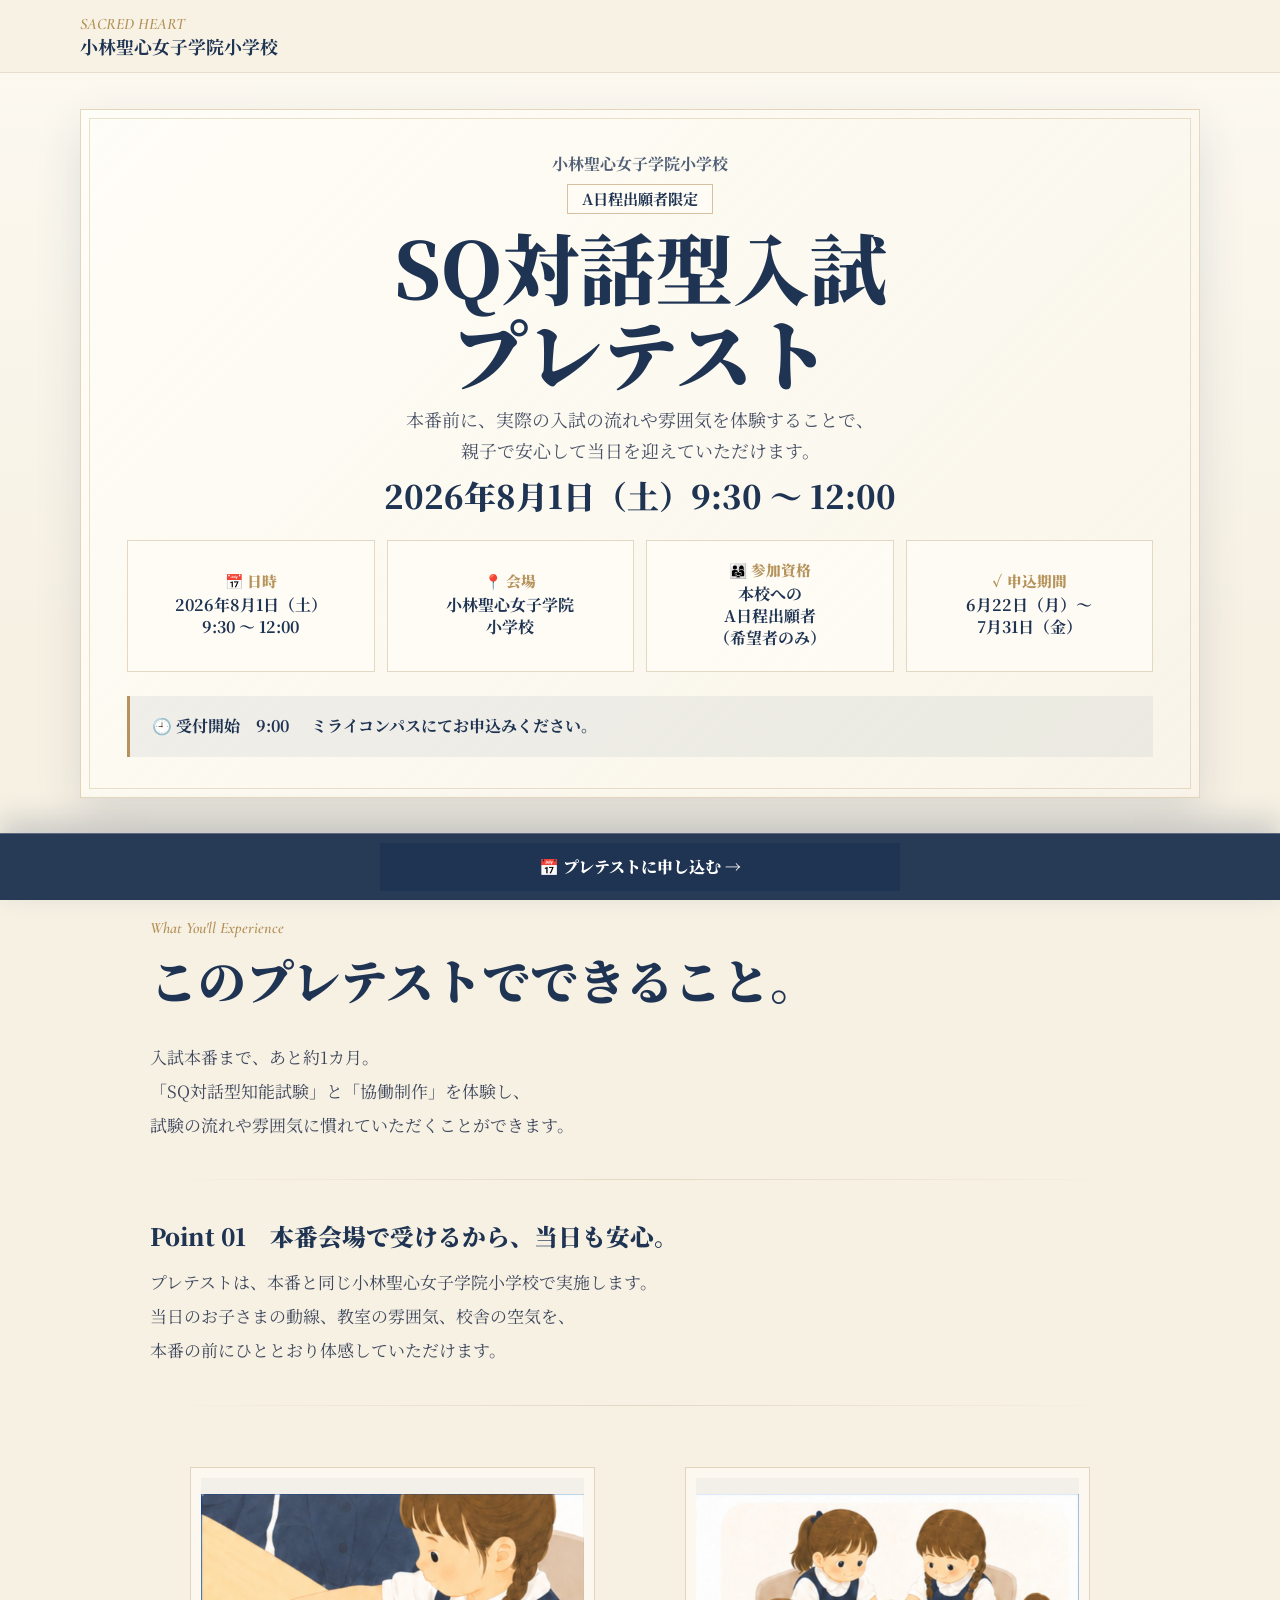
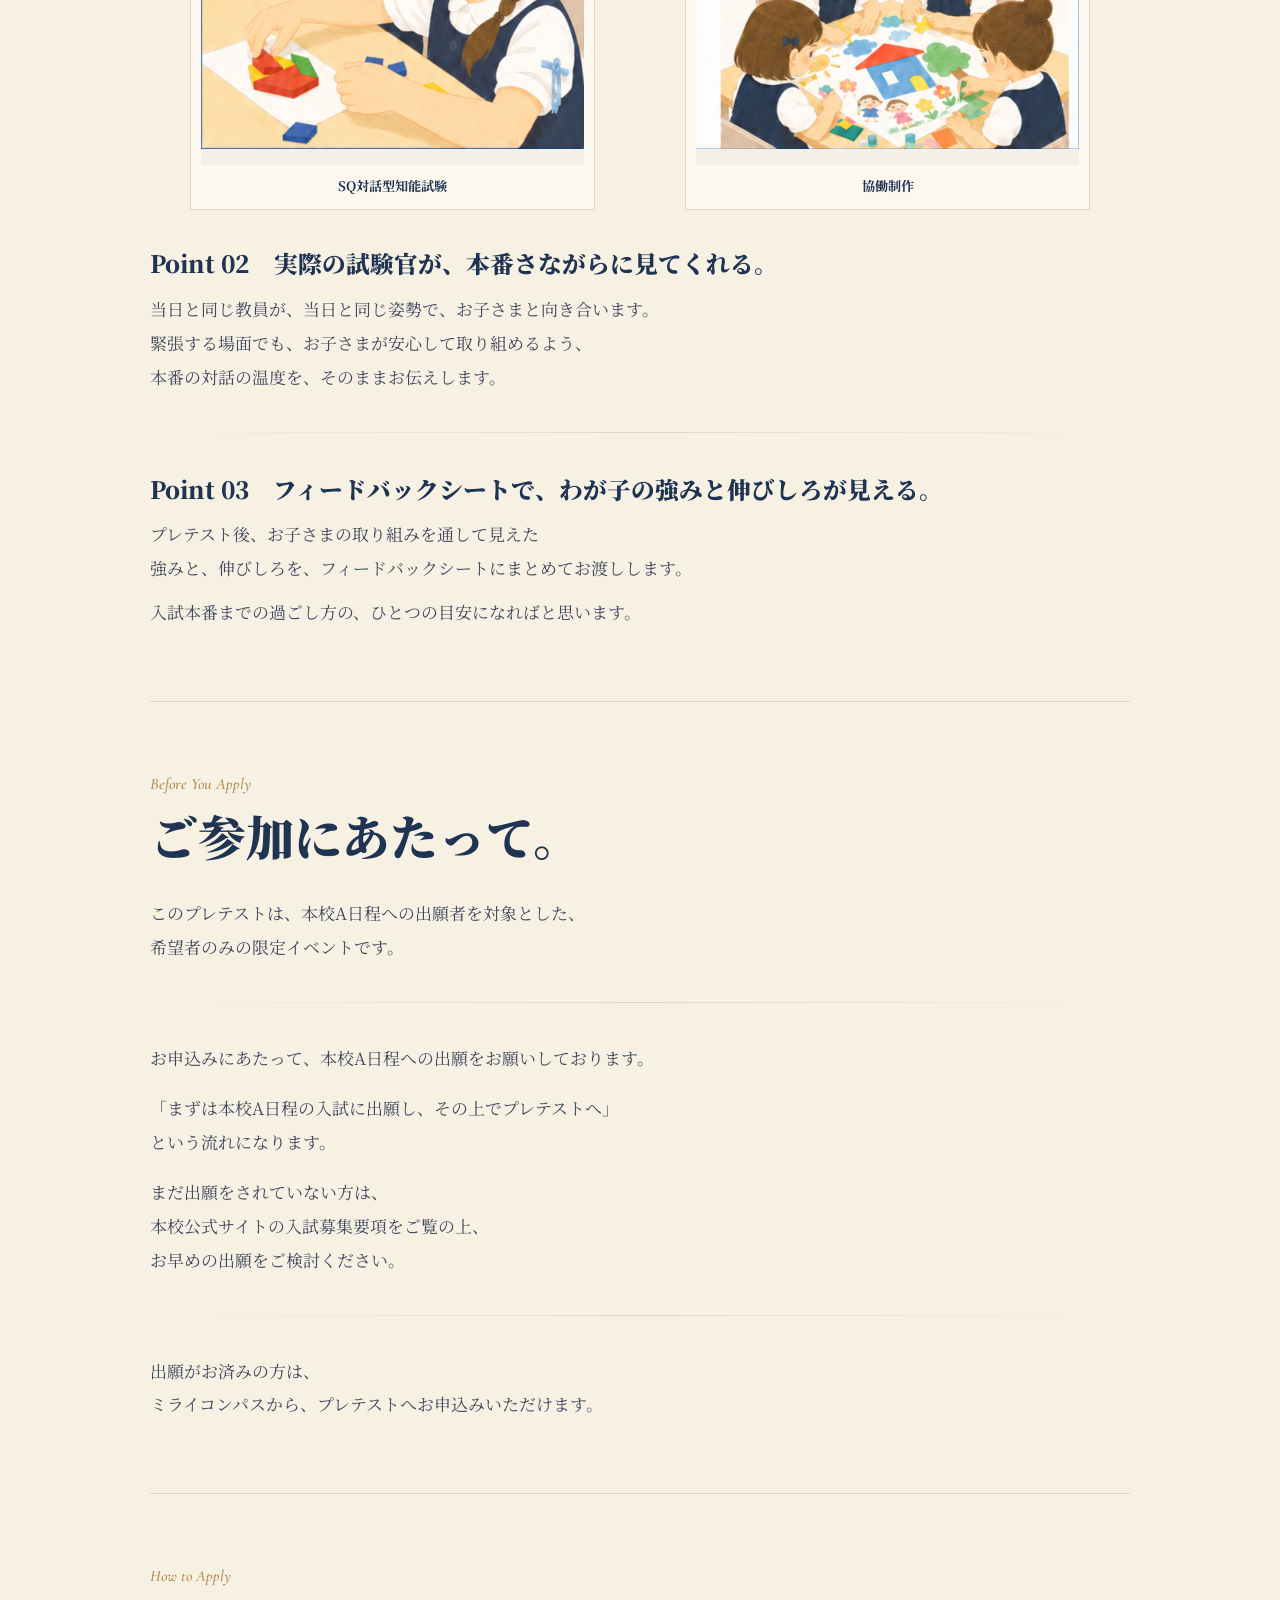
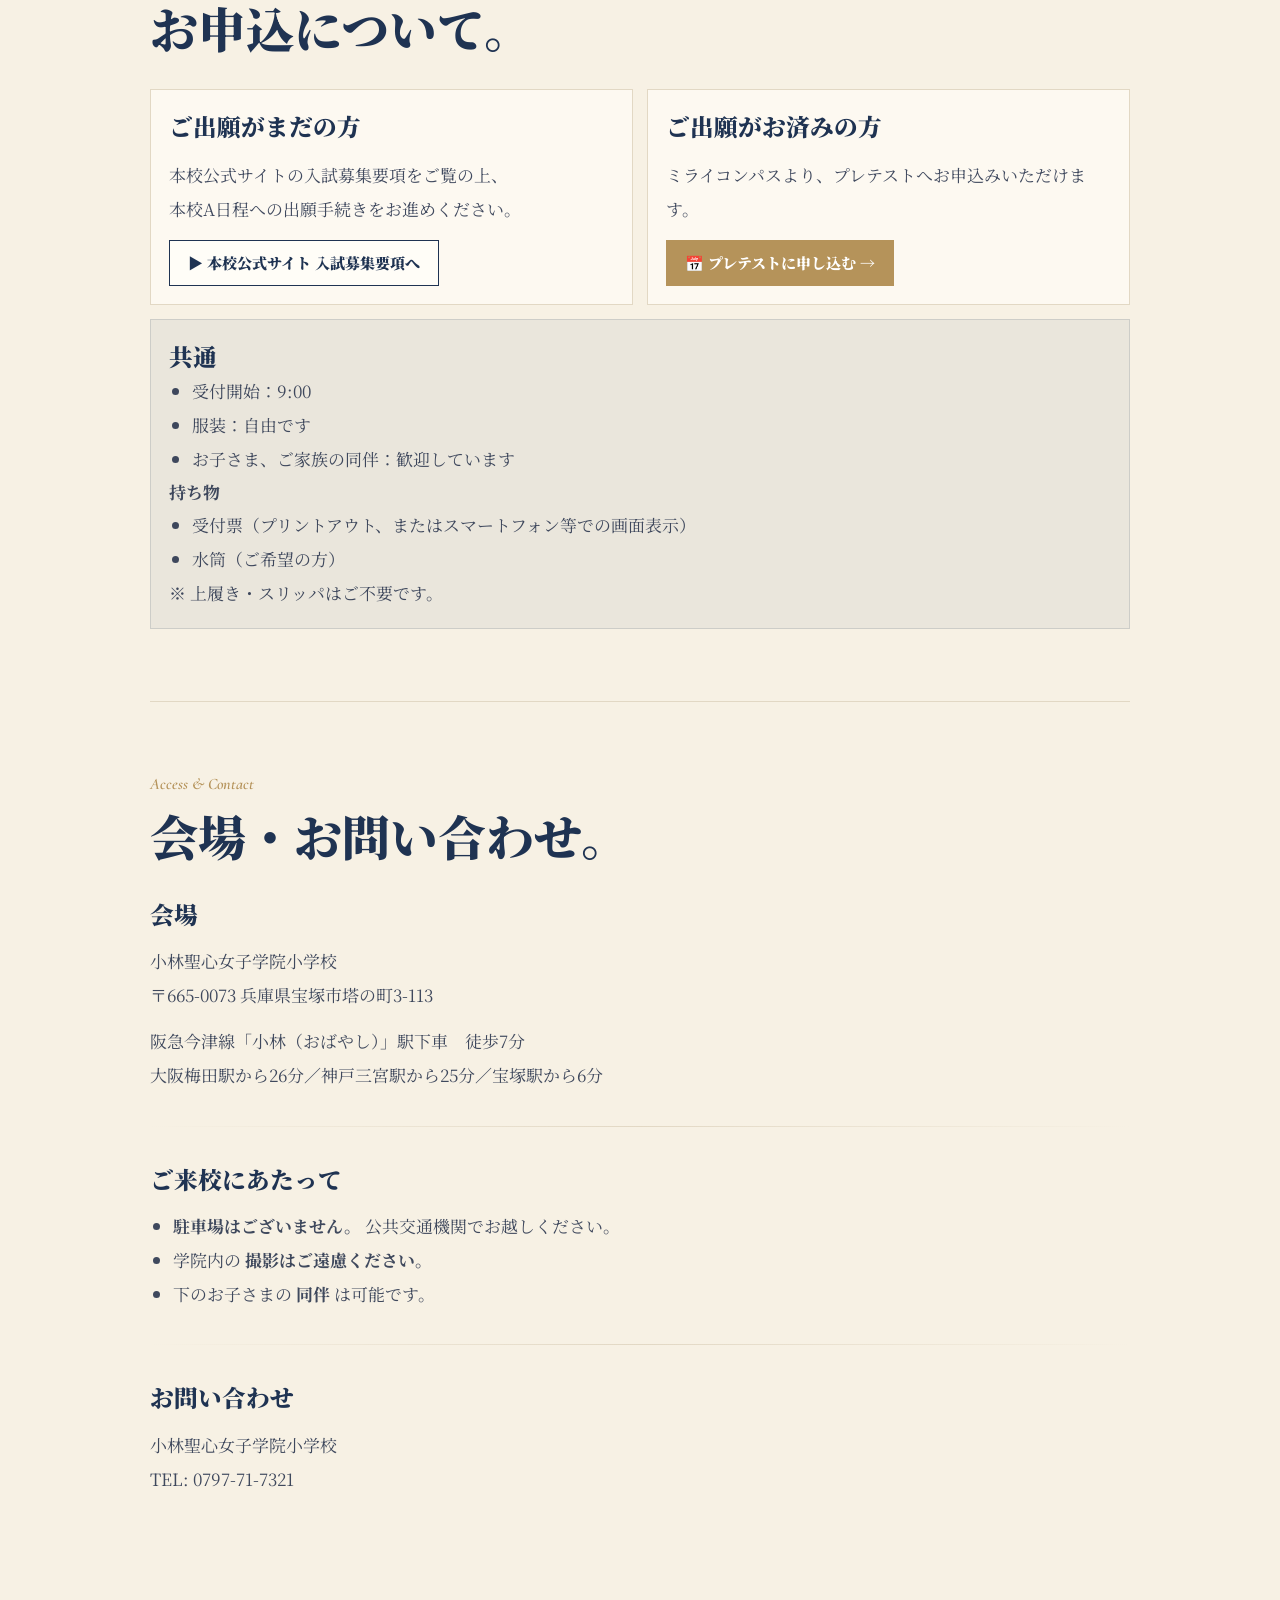
==== commit 347c2fc7: "Hero label: 出願者限定 → A日程出願者限定" ====
--- a/index.html
+++ b/index.html
@@ -574,7 +574,7 @@
       <div class="hero-panel">
         <div class="hero-copy">
           <p class="school-name">小林聖心女子学院小学校</p>
-          <p class="limited-label">出願者限定</p>
+          <p class="limited-label">A日程出願者限定</p>
           <h1 id="hero-title">SQ対話型入試<br>プレテスト</h1>
           <p class="lead">本番前に、実際の入試の流れや雰囲気を体験することで、<br>親子で安心して当日を迎えていただけます。</p>
           <p class="hero-date">2026年8月1日（土）9:30 〜 12:00</p>
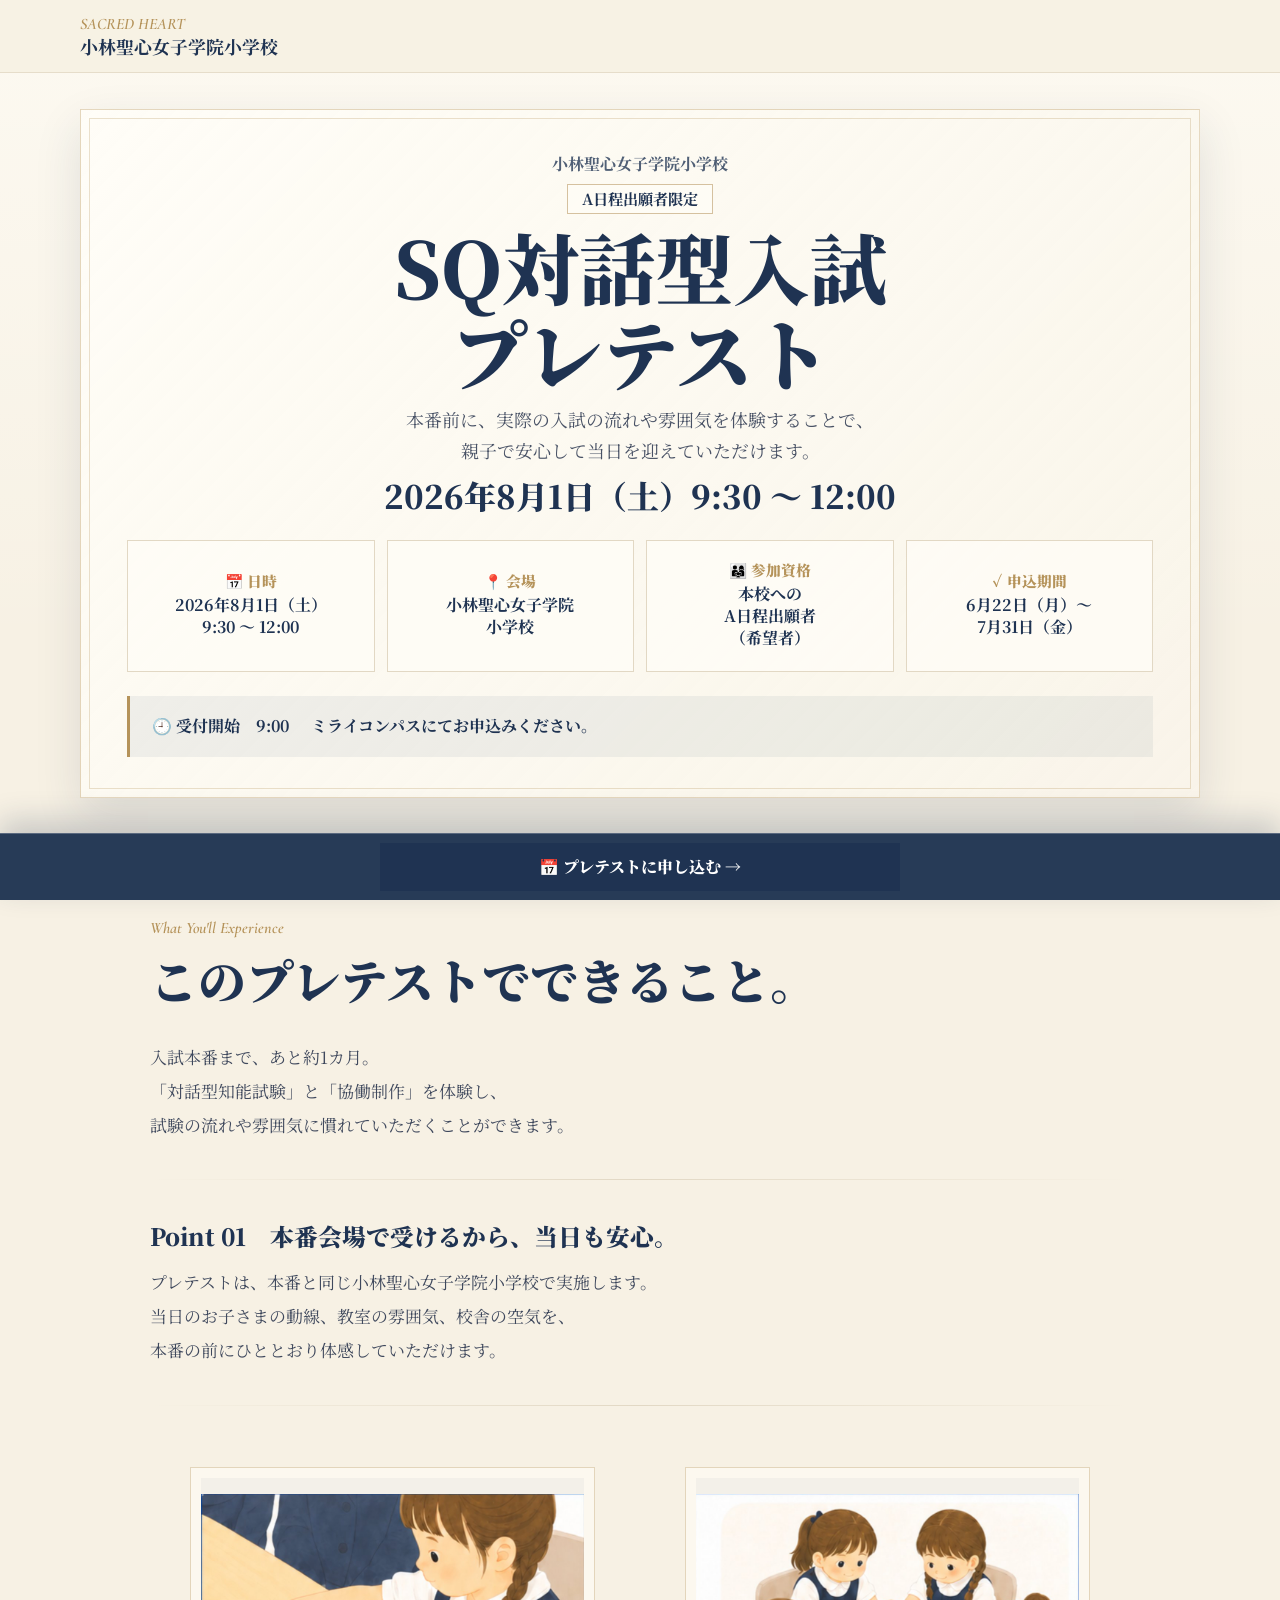
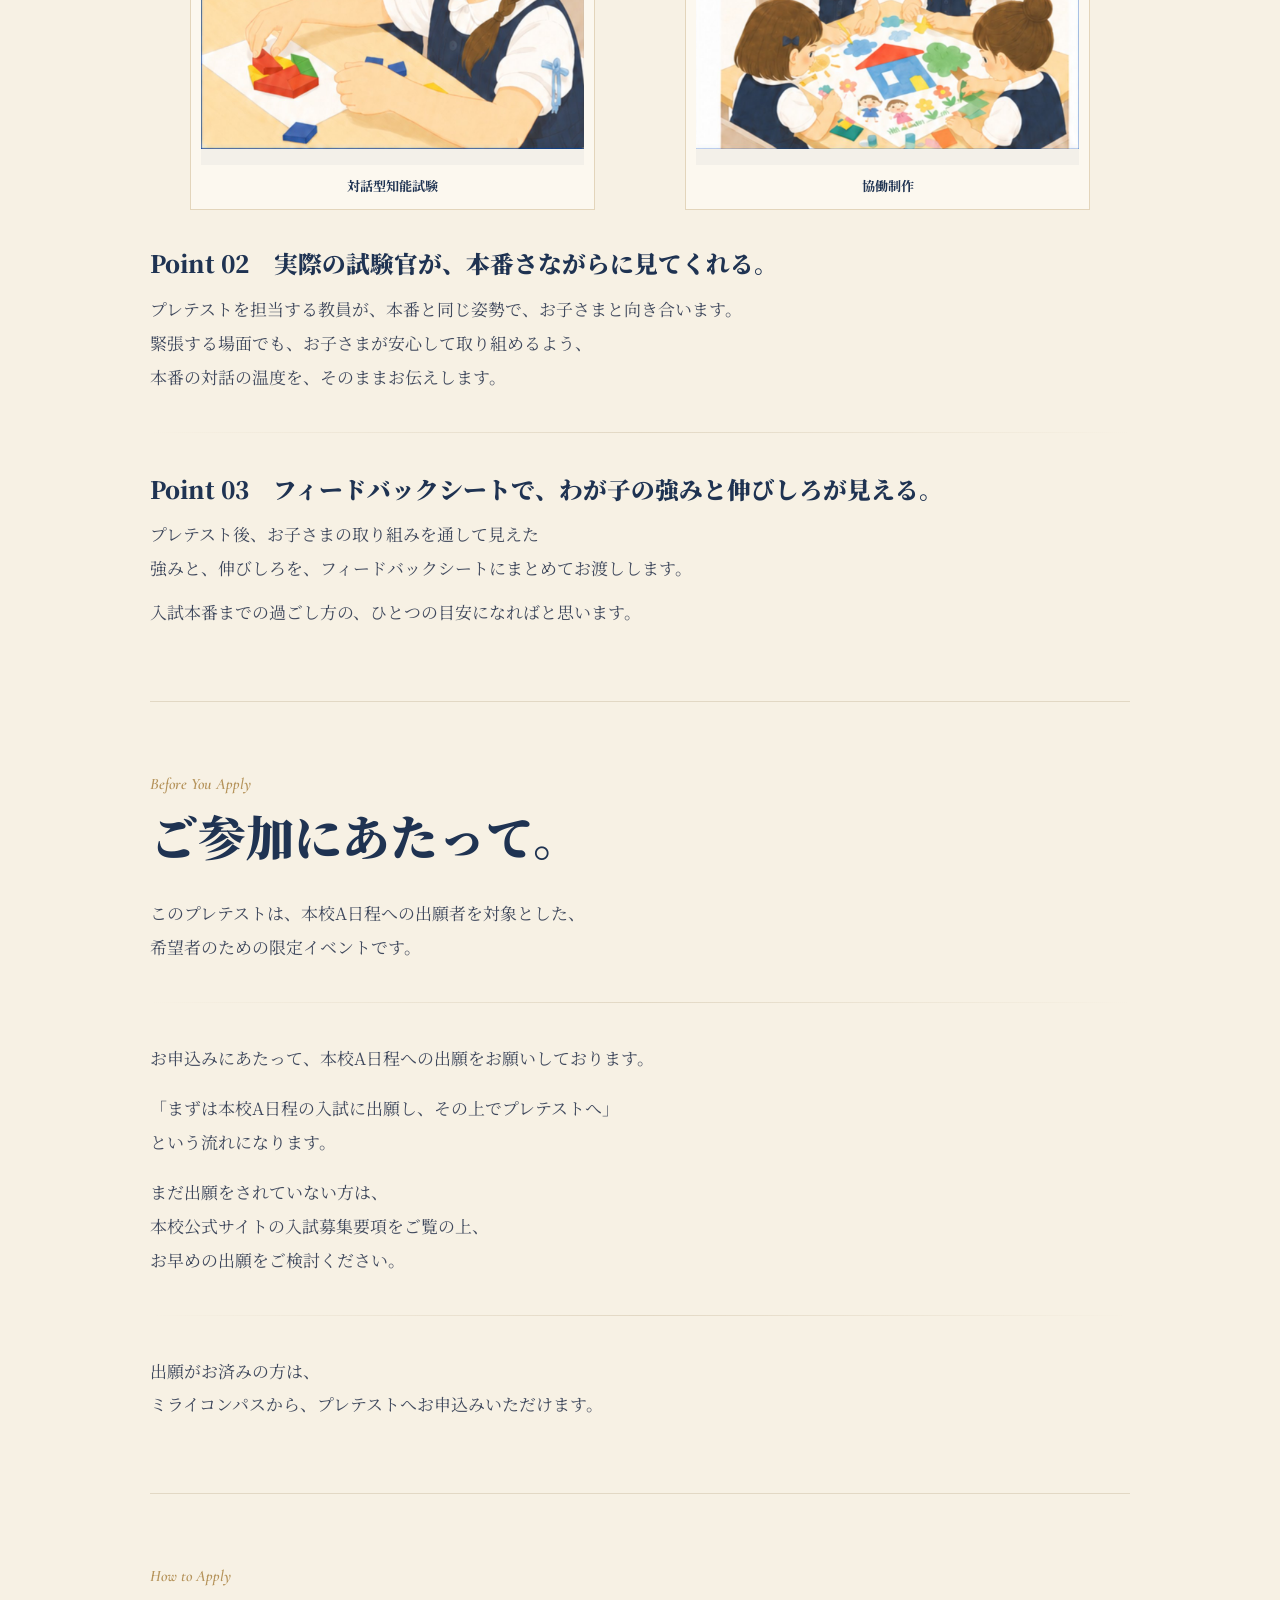
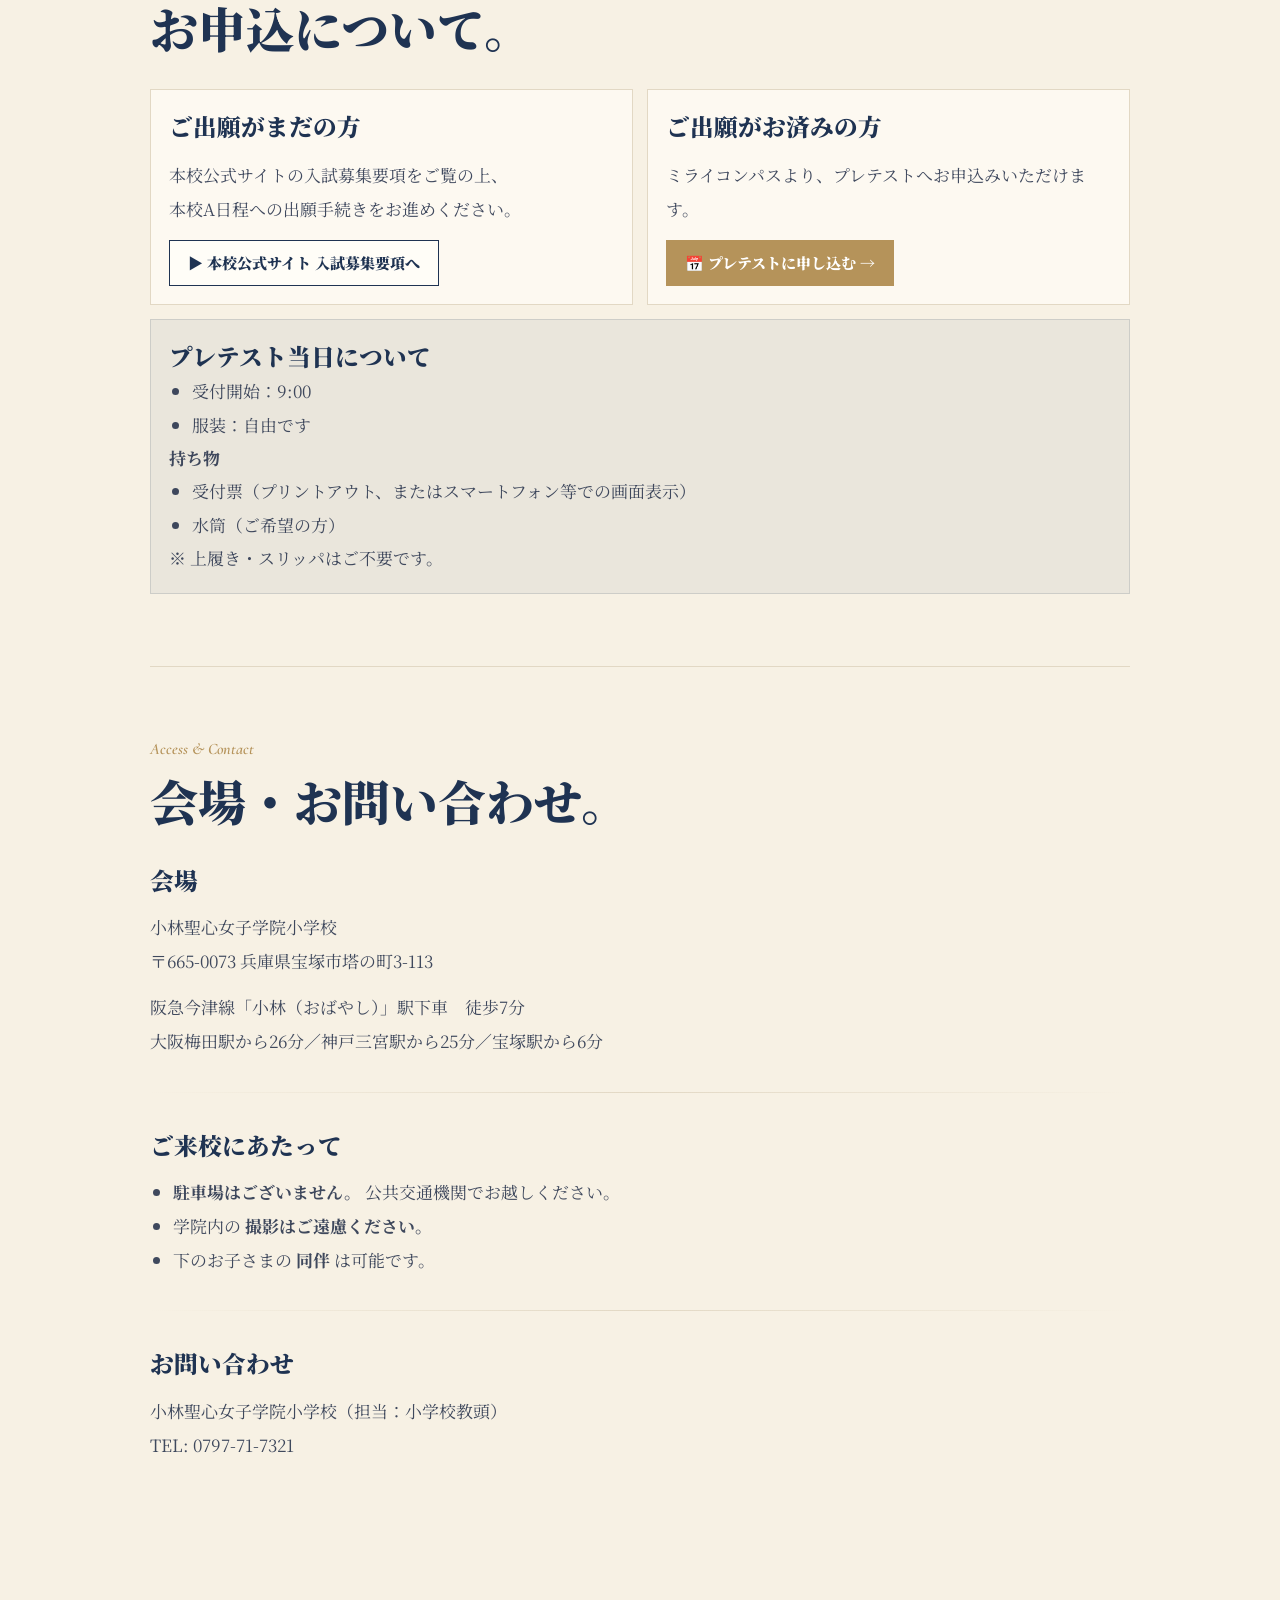
==== commit 7e7a8ab3: "Copy fixes per VP feedback: 希望者 unify, drop SQ from test name, Point02 wording, remove companion lin" ====
--- a/index.html
+++ b/index.html
@@ -591,7 +591,7 @@
           </article>
           <article class="info-card">
             <p class="label">👨‍👩‍👧 参加資格</p>
-            <p class="value">本校への<br>A日程出願者<br>（希望者のみ）</p>
+            <p class="value">本校への<br>A日程出願者<br>（希望者）</p>
           </article>
           <article class="info-card">
             <p class="label">✓ 申込期間</p>
@@ -612,17 +612,17 @@
         <h2 id="experience-title">このプレテストでできること。</h2>
       </div>
       <div class="body-copy">
-        <p>入試本番まで、あと約1カ月。<br>「SQ対話型知能試験」と「協働制作」を体験し、<br>試験の流れや雰囲気に慣れていただくことができます。</p>
+        <p>入試本番まで、あと約1カ月。<br>「対話型知能試験」と「協働制作」を体験し、<br>試験の流れや雰囲気に慣れていただくことができます。</p>
         <hr class="soft-rule">
         <article class="point">
           <h3>Point 01　本番会場で受けるから、当日も安心。</h3>
           <p>プレテストは、本番と同じ小林聖心女子学院小学校で実施します。<br>当日のお子さまの動線、教室の雰囲気、校舎の空気を、<br>本番の前にひととおり体感していただけます。</p>
         </article>
         <hr class="soft-rule">
-        <div class="illust-row" aria-label="SQ対話型知能試験と協働制作のイラスト">
+        <div class="illust-row" aria-label="対話型知能試験と協働制作のイラスト">
           <figure class="illust-card">
-            <img src="./photos/illust-sq-taiwa.png" alt="SQ対話型知能試験のイラスト">
-            <figcaption>SQ対話型知能試験</figcaption>
+            <img src="./photos/illust-sq-taiwa.png" alt="対話型知能試験のイラスト">
+            <figcaption>対話型知能試験</figcaption>
           </figure>
           <figure class="illust-card">
             <img src="./photos/illust-kyodo-seisaku.png" alt="協働制作のイラスト">
@@ -631,7 +631,7 @@
         </div>
         <article class="point">
           <h3>Point 02　実際の試験官が、本番さながらに見てくれる。</h3>
-          <p>当日と同じ教員が、当日と同じ姿勢で、お子さまと向き合います。<br>緊張する場面でも、お子さまが安心して取り組めるよう、<br>本番の対話の温度を、そのままお伝えします。</p>
+          <p>プレテストを担当する教員が、本番と同じ姿勢で、お子さまと向き合います。<br>緊張する場面でも、お子さまが安心して取り組めるよう、<br>本番の対話の温度を、そのままお伝えします。</p>
         </article>
         <hr class="soft-rule">
         <article class="point">
@@ -648,7 +648,7 @@
         <h2 id="before-title">ご参加にあたって。</h2>
       </div>
       <div class="body-copy">
-        <p>このプレテストは、本校A日程への出願者を対象とした、<br>希望者のみの限定イベントです。</p>
+        <p>このプレテストは、本校A日程への出願者を対象とした、<br>希望者のための限定イベントです。</p>
         <hr class="soft-rule">
         <p>お申込みにあたって、本校A日程への出願をお願いしております。</p>
         <p>「まずは本校A日程の入試に出願し、その上でプレテストへ」<br>という流れになります。</p>
@@ -679,11 +679,10 @@
           </div>
         </article>
         <article class="common-box">
-          <h3>共通</h3>
+          <h3>プレテスト当日について</h3>
           <ul>
             <li>受付開始：9:00</li>
             <li>服装：自由です</li>
-            <li>お子さま、ご家族の同伴：歓迎しています</li>
           </ul>
           <p><strong>持ち物</strong></p>
           <ul>
@@ -713,7 +712,7 @@
         </ul>
         <hr class="soft-rule">
         <h3>お問い合わせ</h3>
-        <p>小林聖心女子学院小学校<br>TEL: 0797-71-7321</p>
+        <p>小林聖心女子学院小学校（担当：小学校教頭）<br>TEL: 0797-71-7321</p>
       </div>
     </section>
   </main>
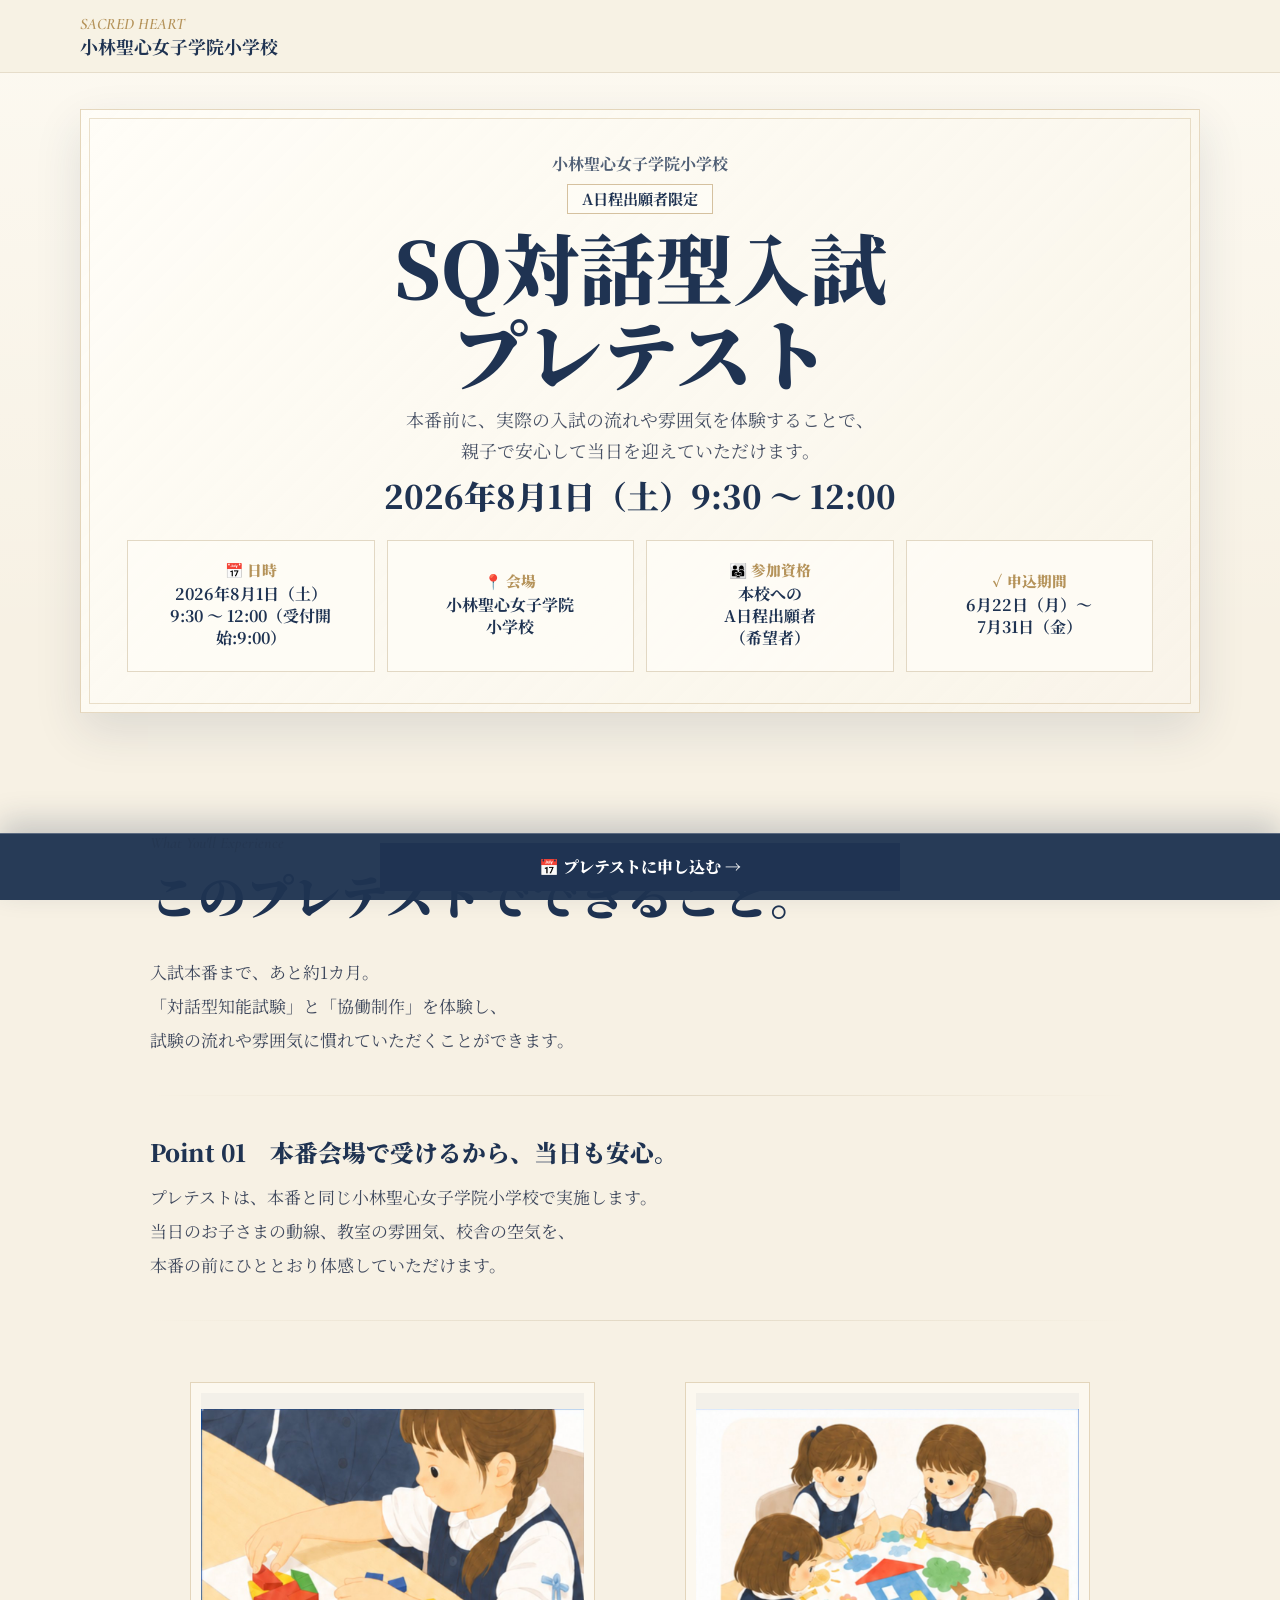
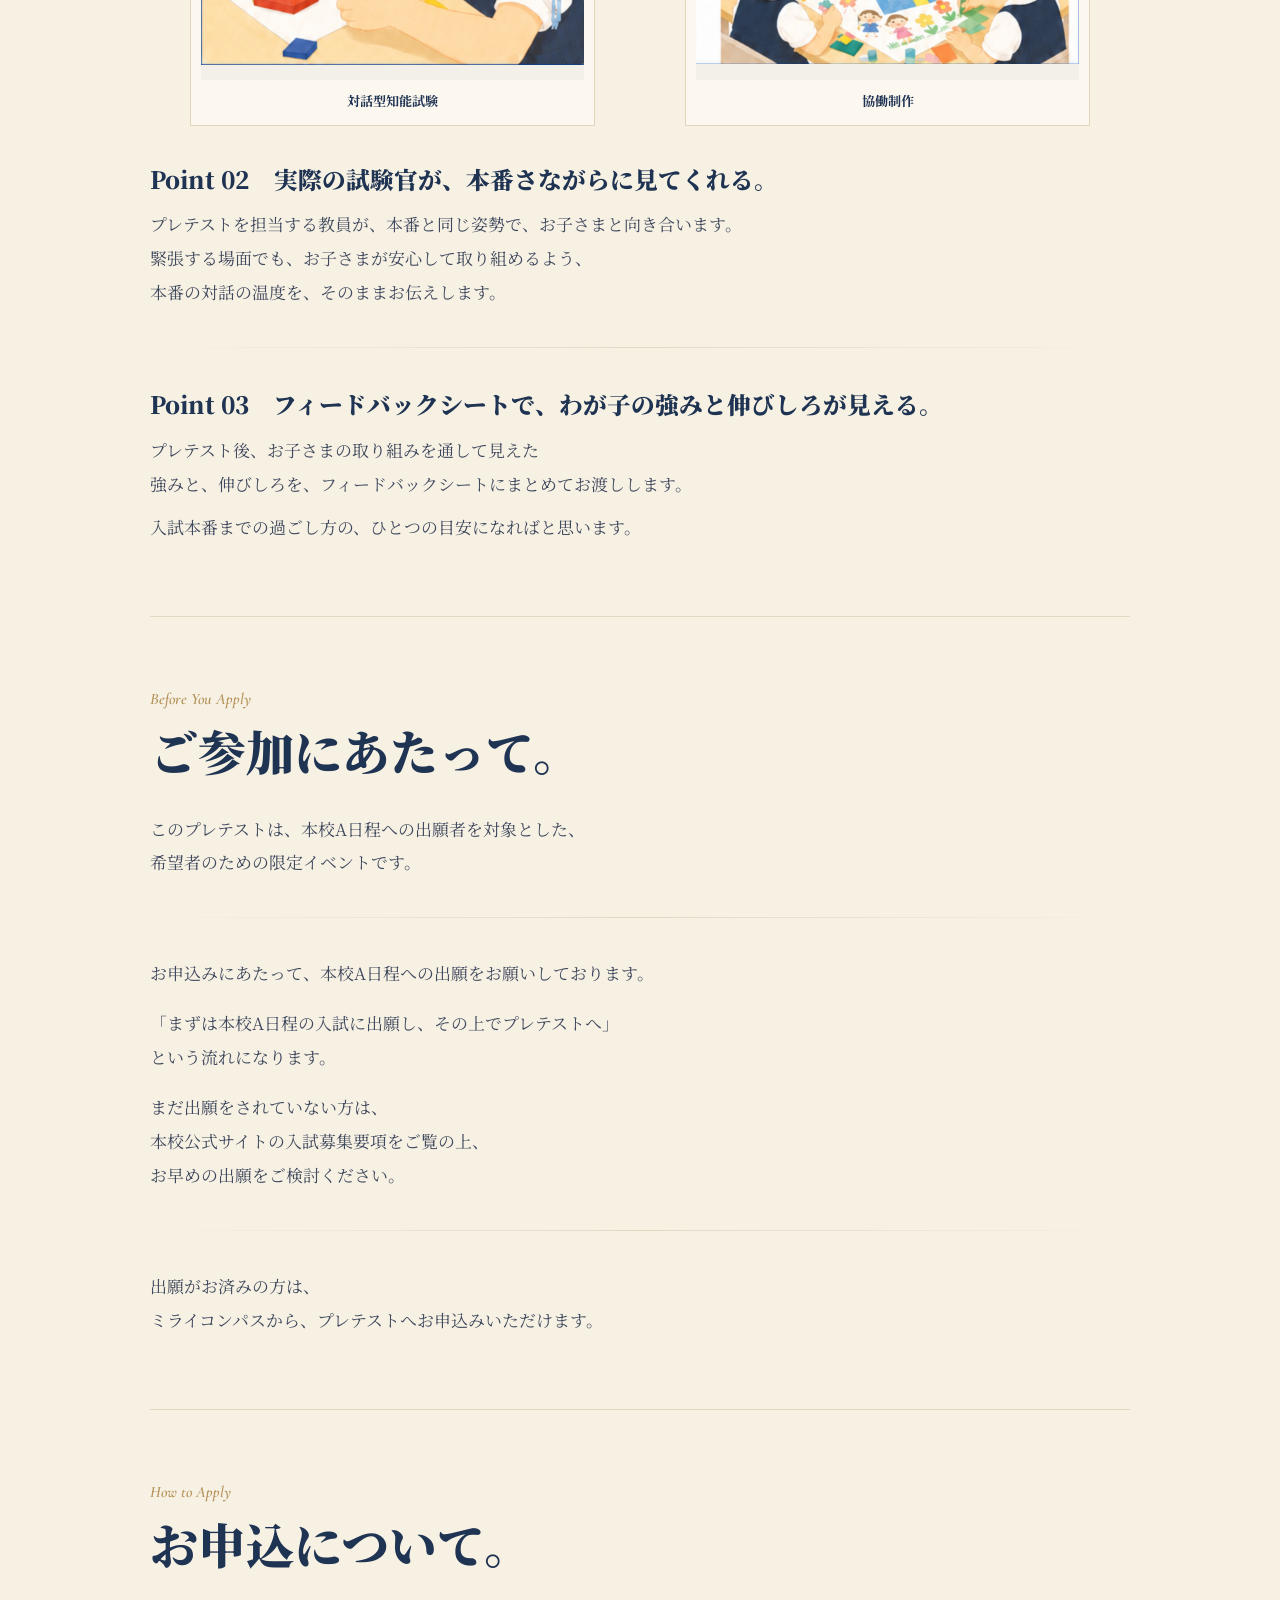
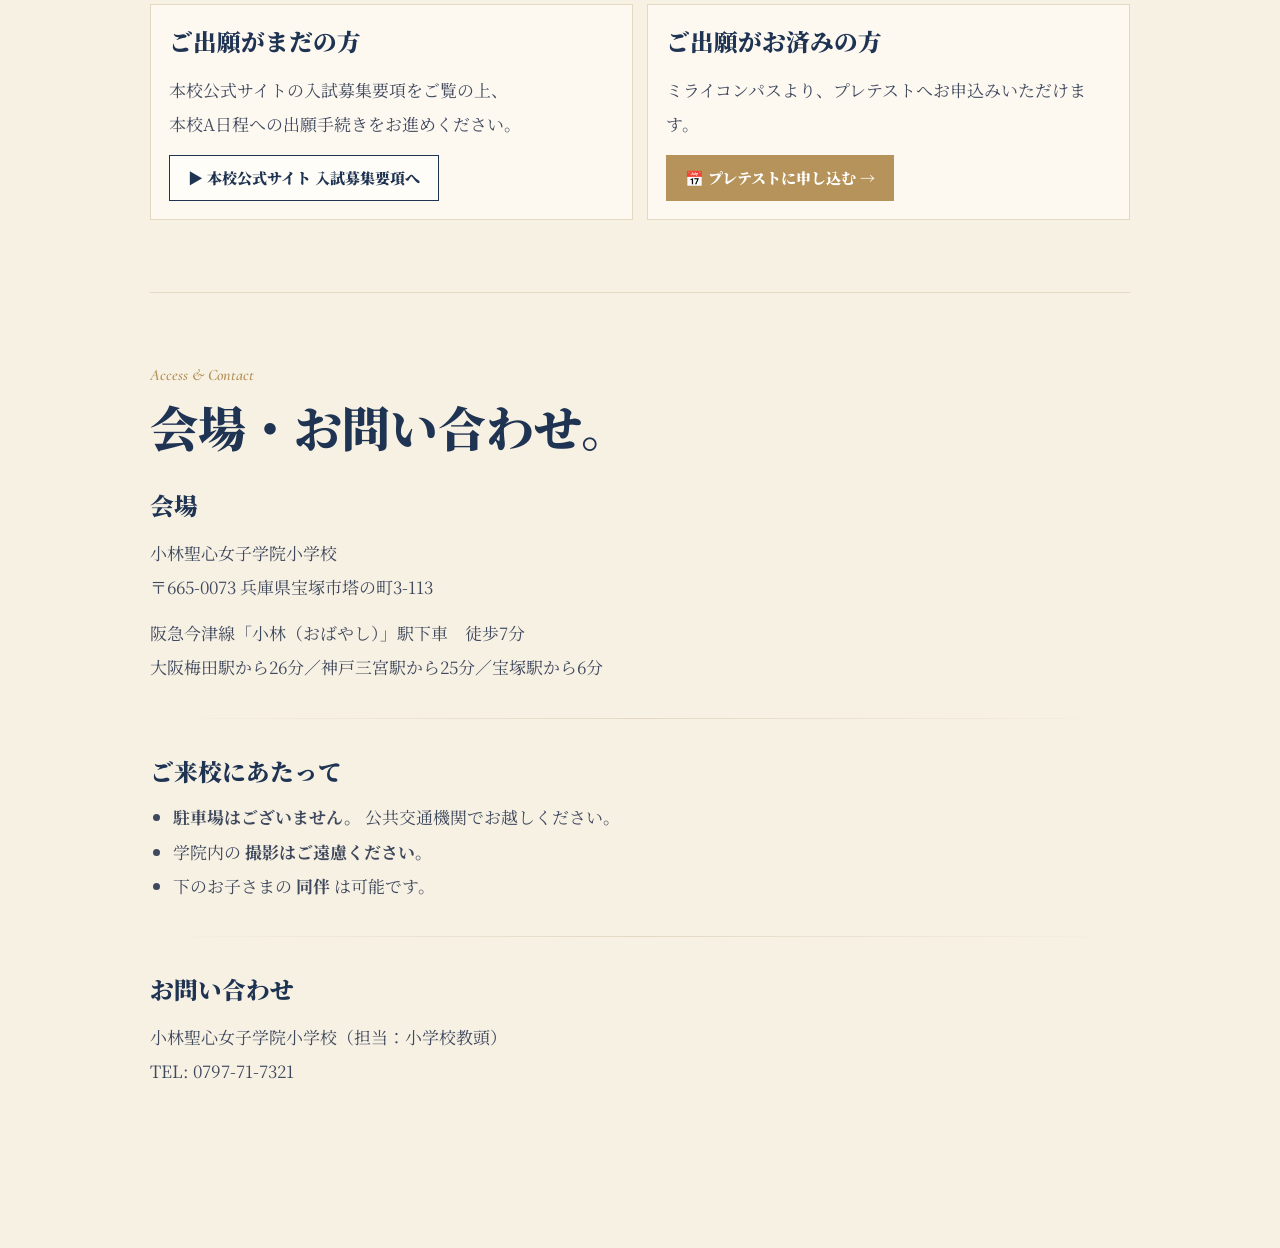
==== commit 72d43c43: "プレテストLP: 受付時刻まわりを整理（hero-note・当日案内ボックスを削除、日時に受付開始を追記）" ====
--- a/index.html
+++ b/index.html
@@ -583,7 +583,7 @@
         <div class="info-grid" aria-label="開催概要">
           <article class="info-card">
             <p class="label">📅 日時</p>
-            <p class="value">2026年8月1日（土）<br>9:30 〜 12:00</p>
+            <p class="value">2026年8月1日（土）<br>9:30 〜 12:00（受付開始:9:00）</p>
           </article>
           <article class="info-card">
             <p class="label">📍 会場</p>
@@ -599,10 +599,6 @@
           </article>
         </div>
 
-        <div class="hero-note">
-          <p>🕘 受付開始　9:00</p>
-          <p>ミライコンパスにてお申込みください。</p>
-        </div>
       </div>
     </section>
 
@@ -678,19 +674,6 @@
             <a class="button gold" href="https://oby-kouhou.github.io/oby-2026-0801-pretest/go/?s=lp" data-cta-location="pretest">📅 プレテストに申し込む →</a>
           </div>
         </article>
-        <article class="common-box">
-          <h3>プレテスト当日について</h3>
-          <ul>
-            <li>受付開始：9:00</li>
-            <li>服装：自由です</li>
-          </ul>
-          <p><strong>持ち物</strong></p>
-          <ul>
-            <li>受付票（プリントアウト、またはスマートフォン等での画面表示）</li>
-            <li>水筒（ご希望の方）</li>
-          </ul>
-          <p>※ 上履き・スリッパはご不要です。</p>
-        </article>
       </div>
     </section>
 
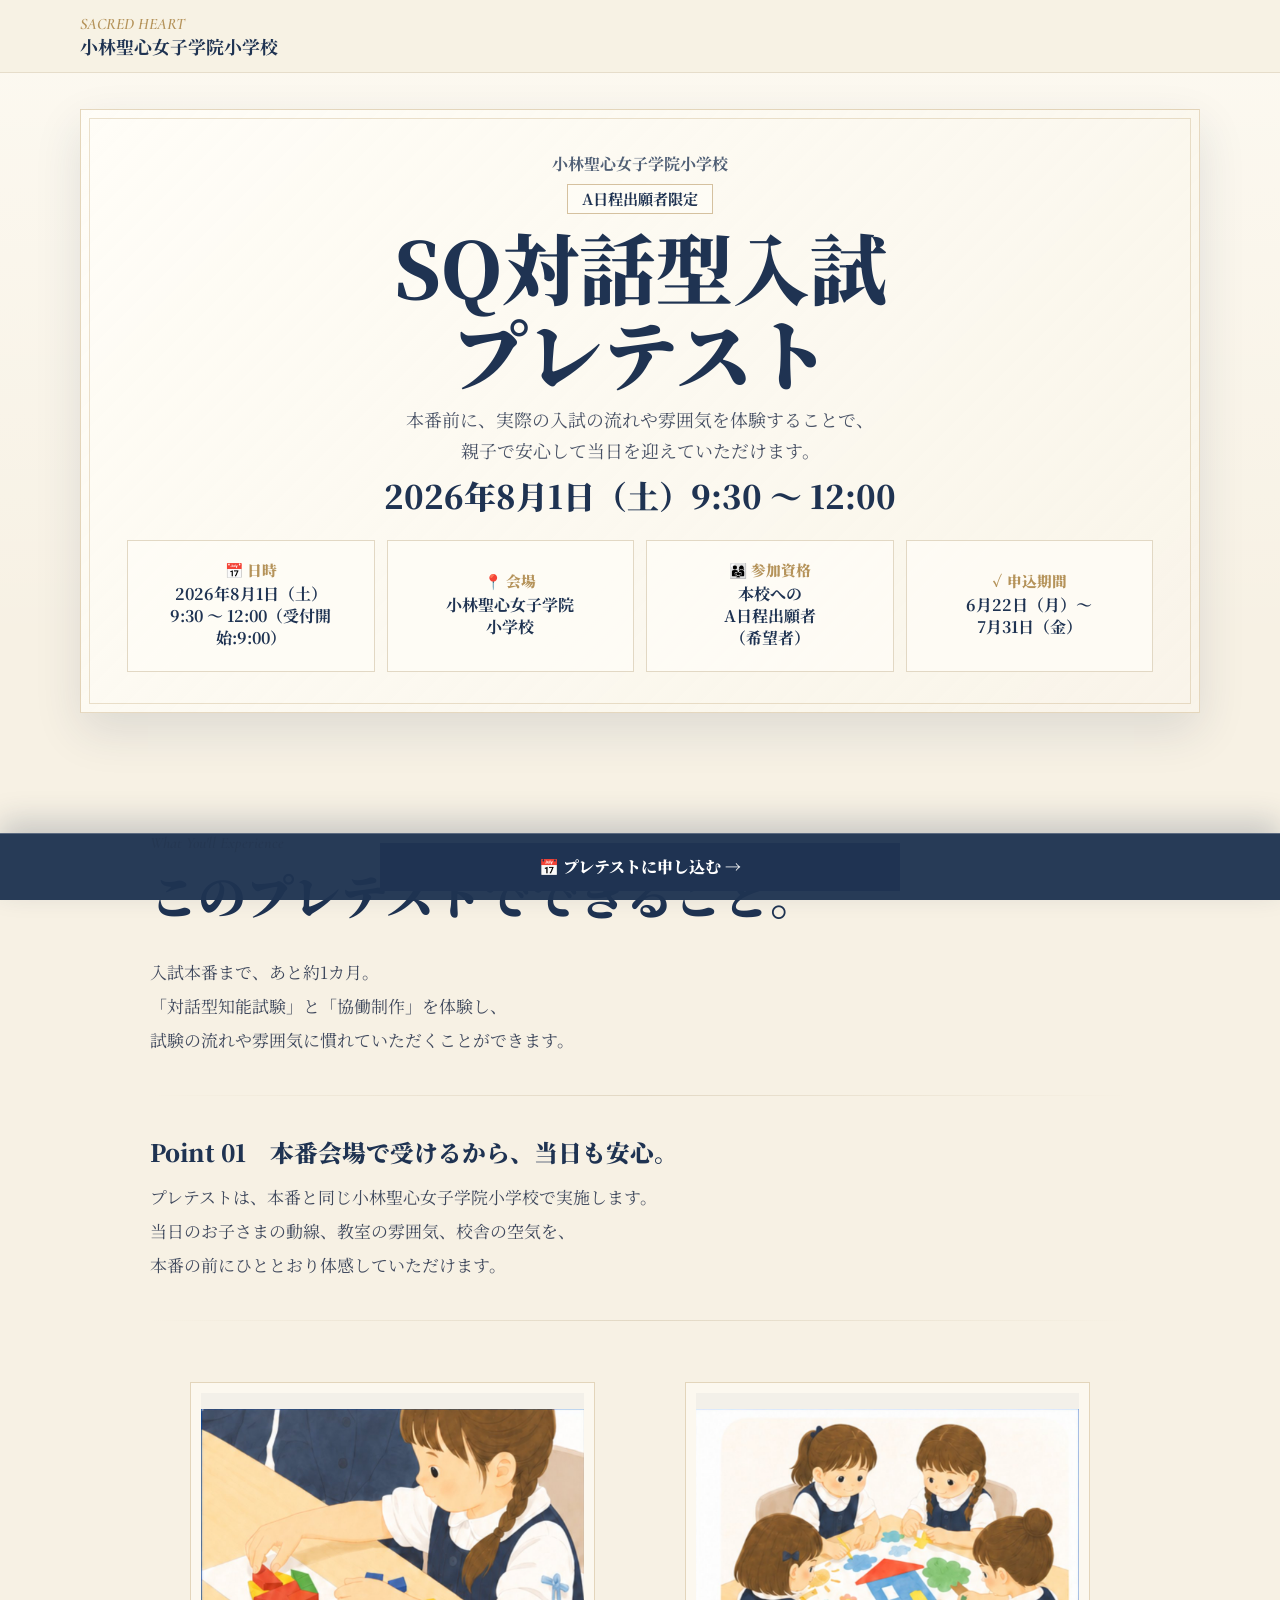
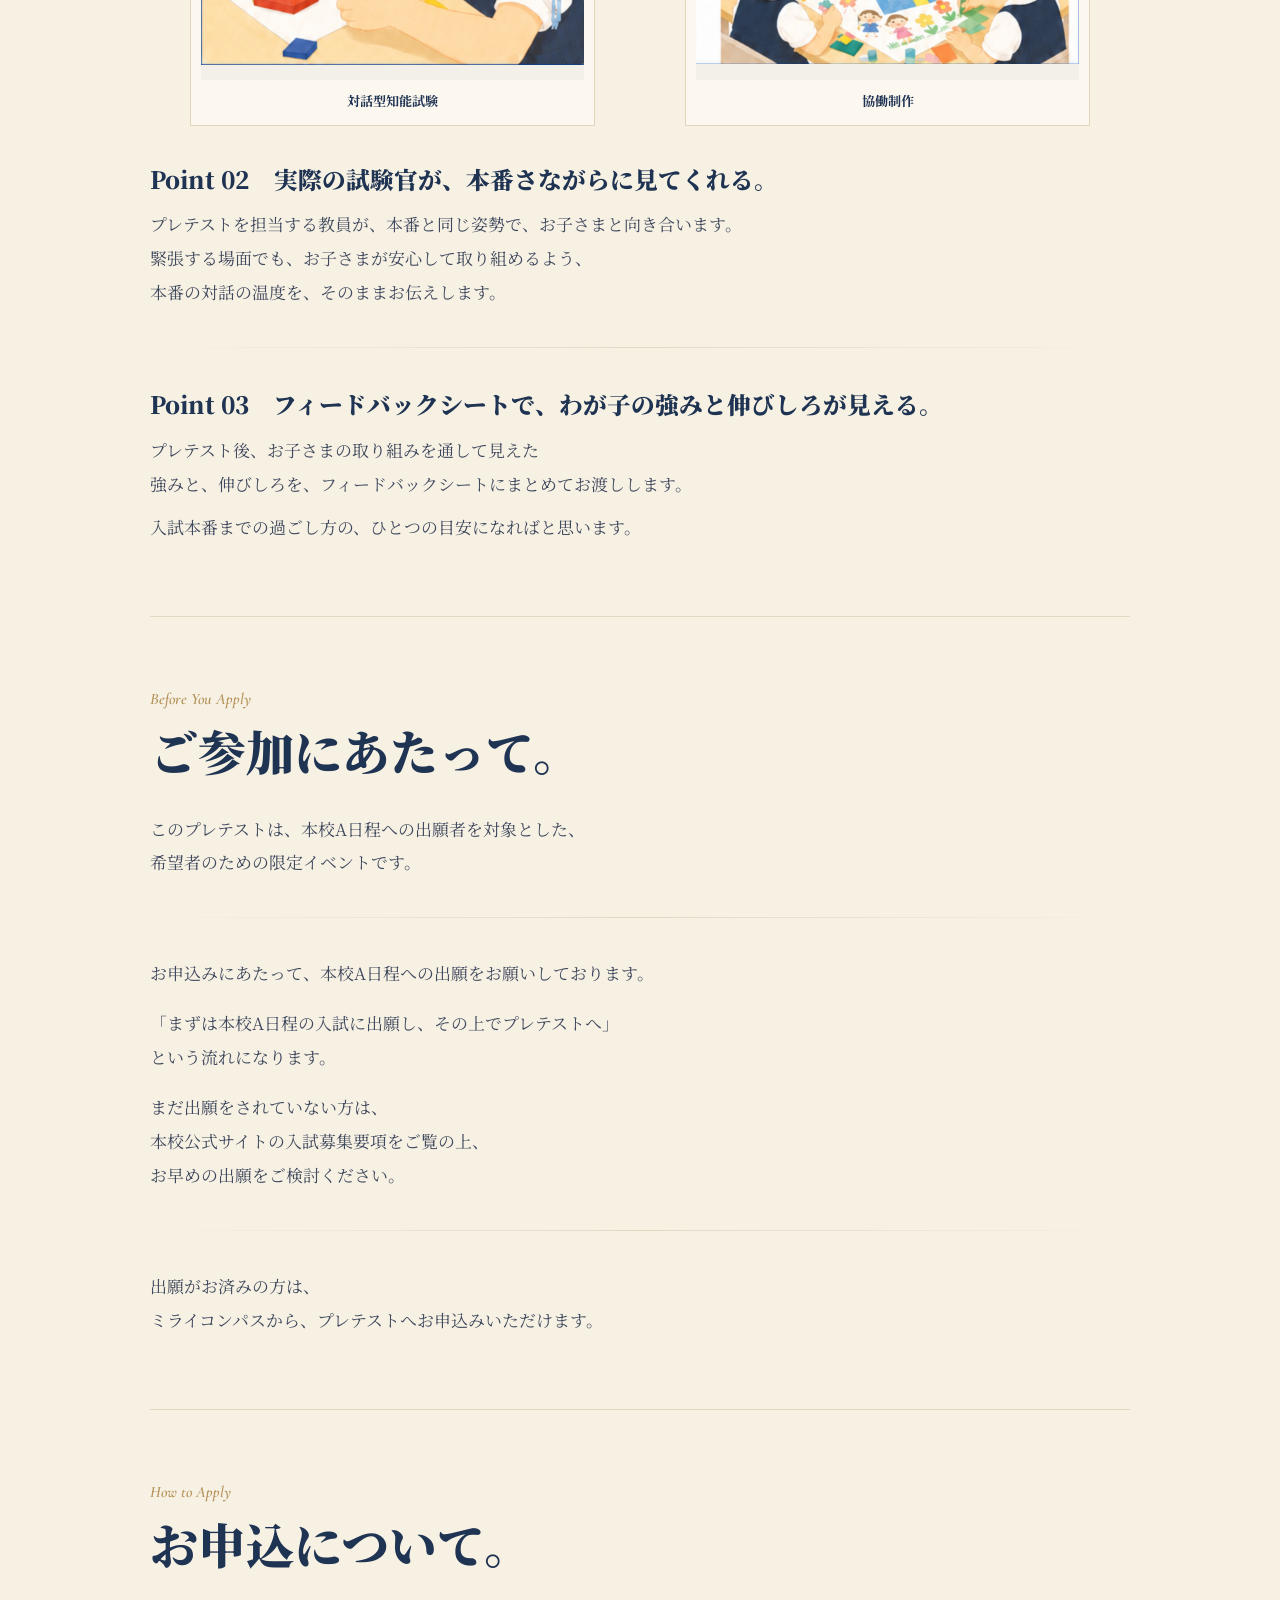
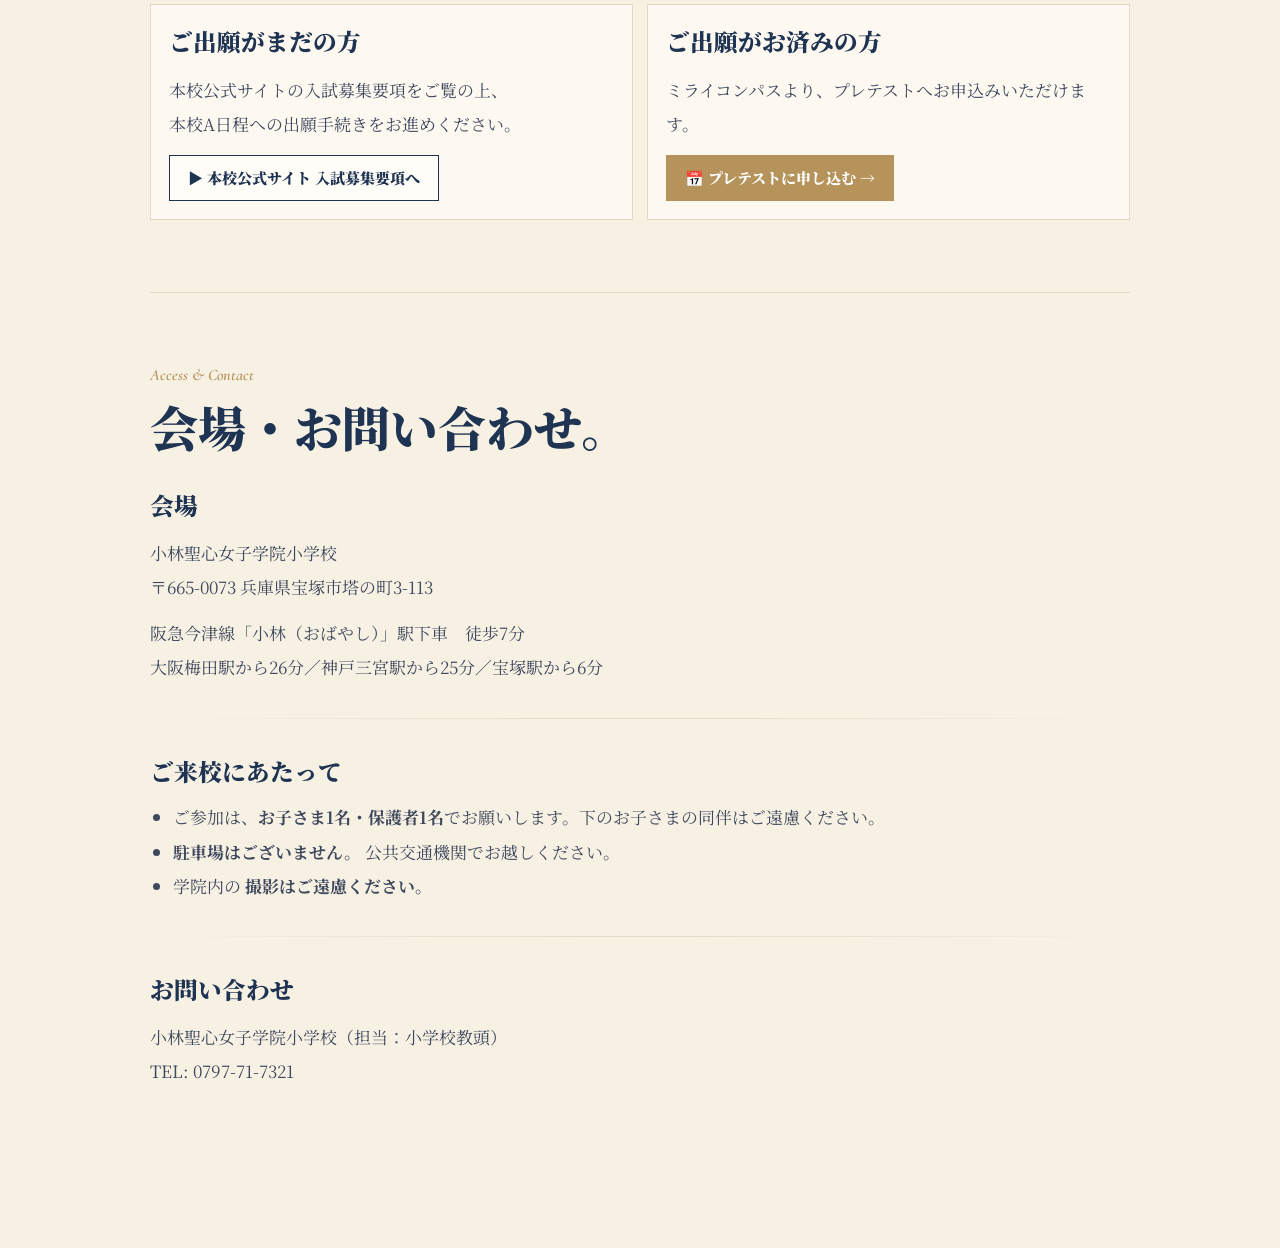
==== commit 8400b177: "プレテストLP: 受付時刻と参加人数の整理（ボックス削除・日時に受付開始追記・参加人数明記・下の子同伴を不可に変更）" ====
--- a/index.html
+++ b/index.html
@@ -689,9 +689,9 @@
         <hr class="soft-rule">
         <h3>ご来校にあたって</h3>
         <ul>
+          <li>ご参加は、<strong>お子さま1名・保護者1名</strong>でお願いします。下のお子さまの同伴はご遠慮ください。</li>
           <li><strong>駐車場はございません。</strong> 公共交通機関でお越しください。</li>
           <li>学院内の <strong>撮影はご遠慮ください。</strong></li>
-          <li>下のお子さまの <strong>同伴</strong> は可能です。</li>
         </ul>
         <hr class="soft-rule">
         <h3>お問い合わせ</h3>
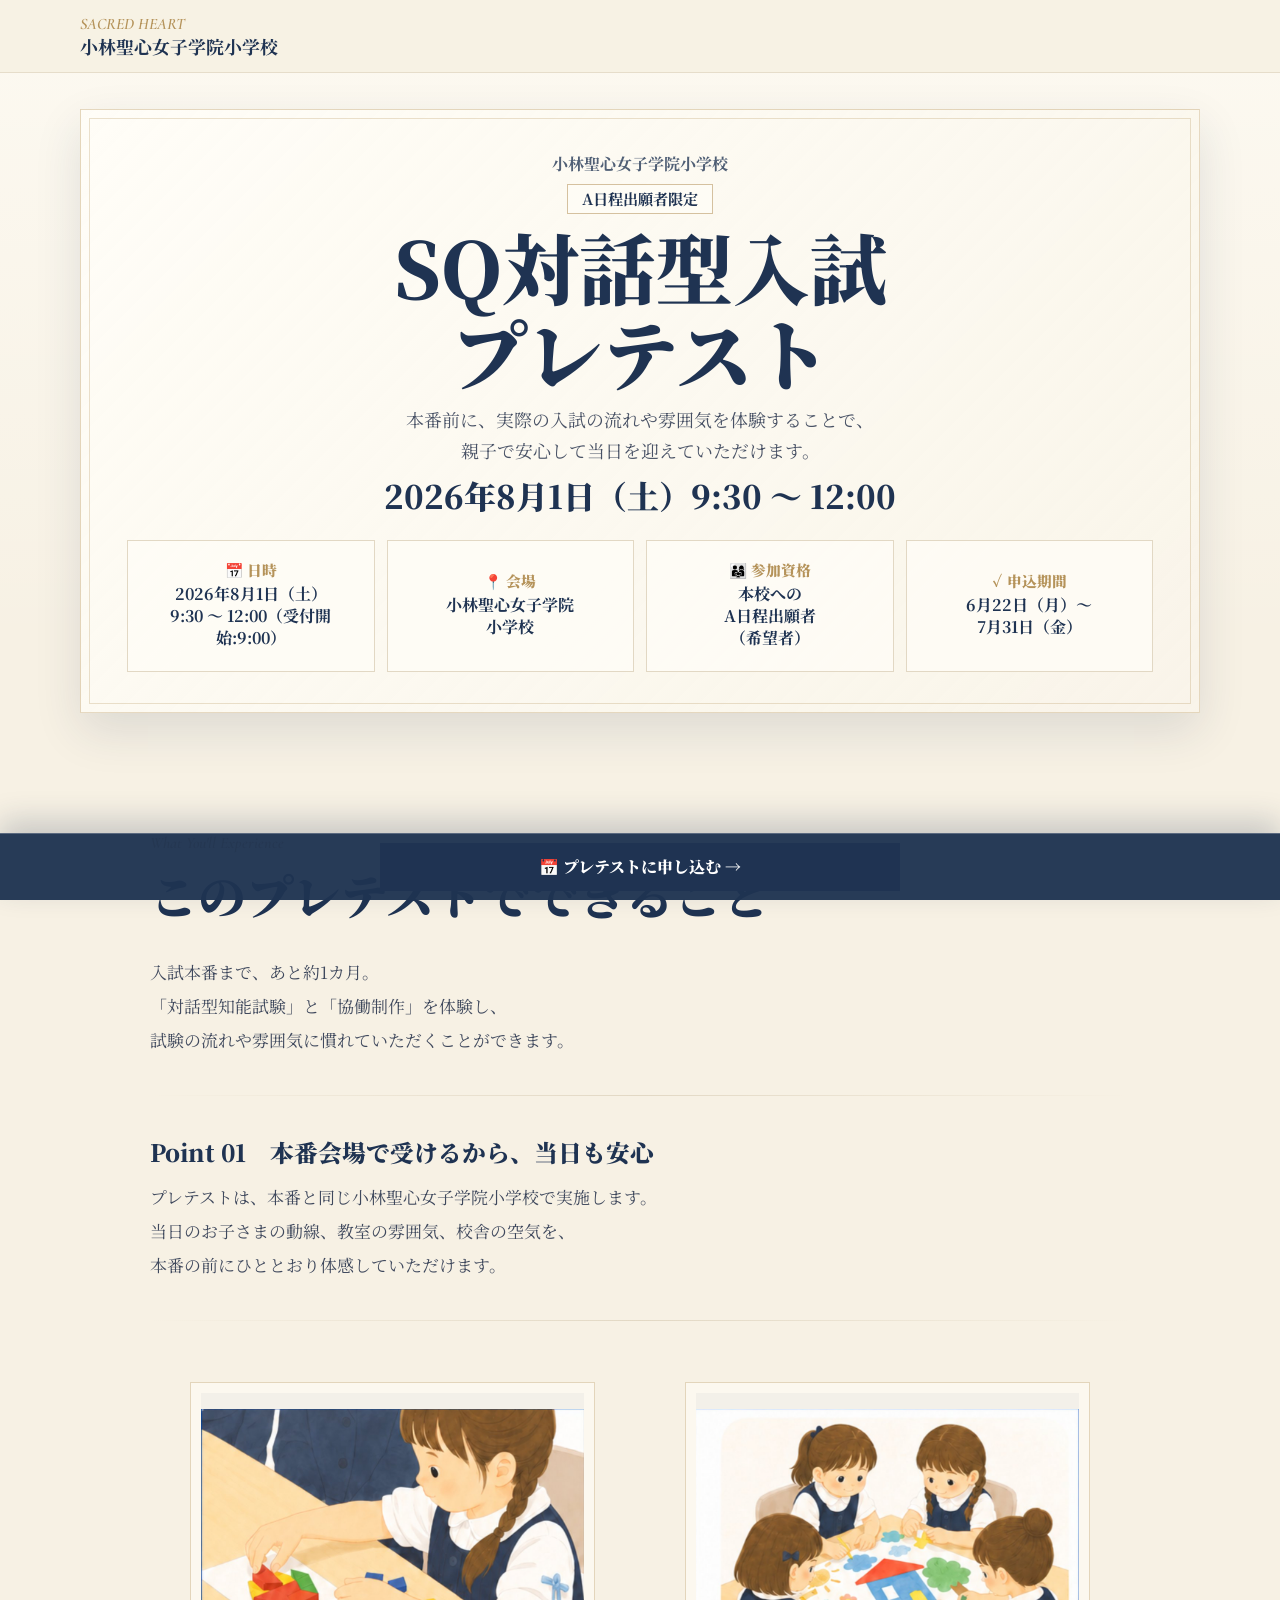
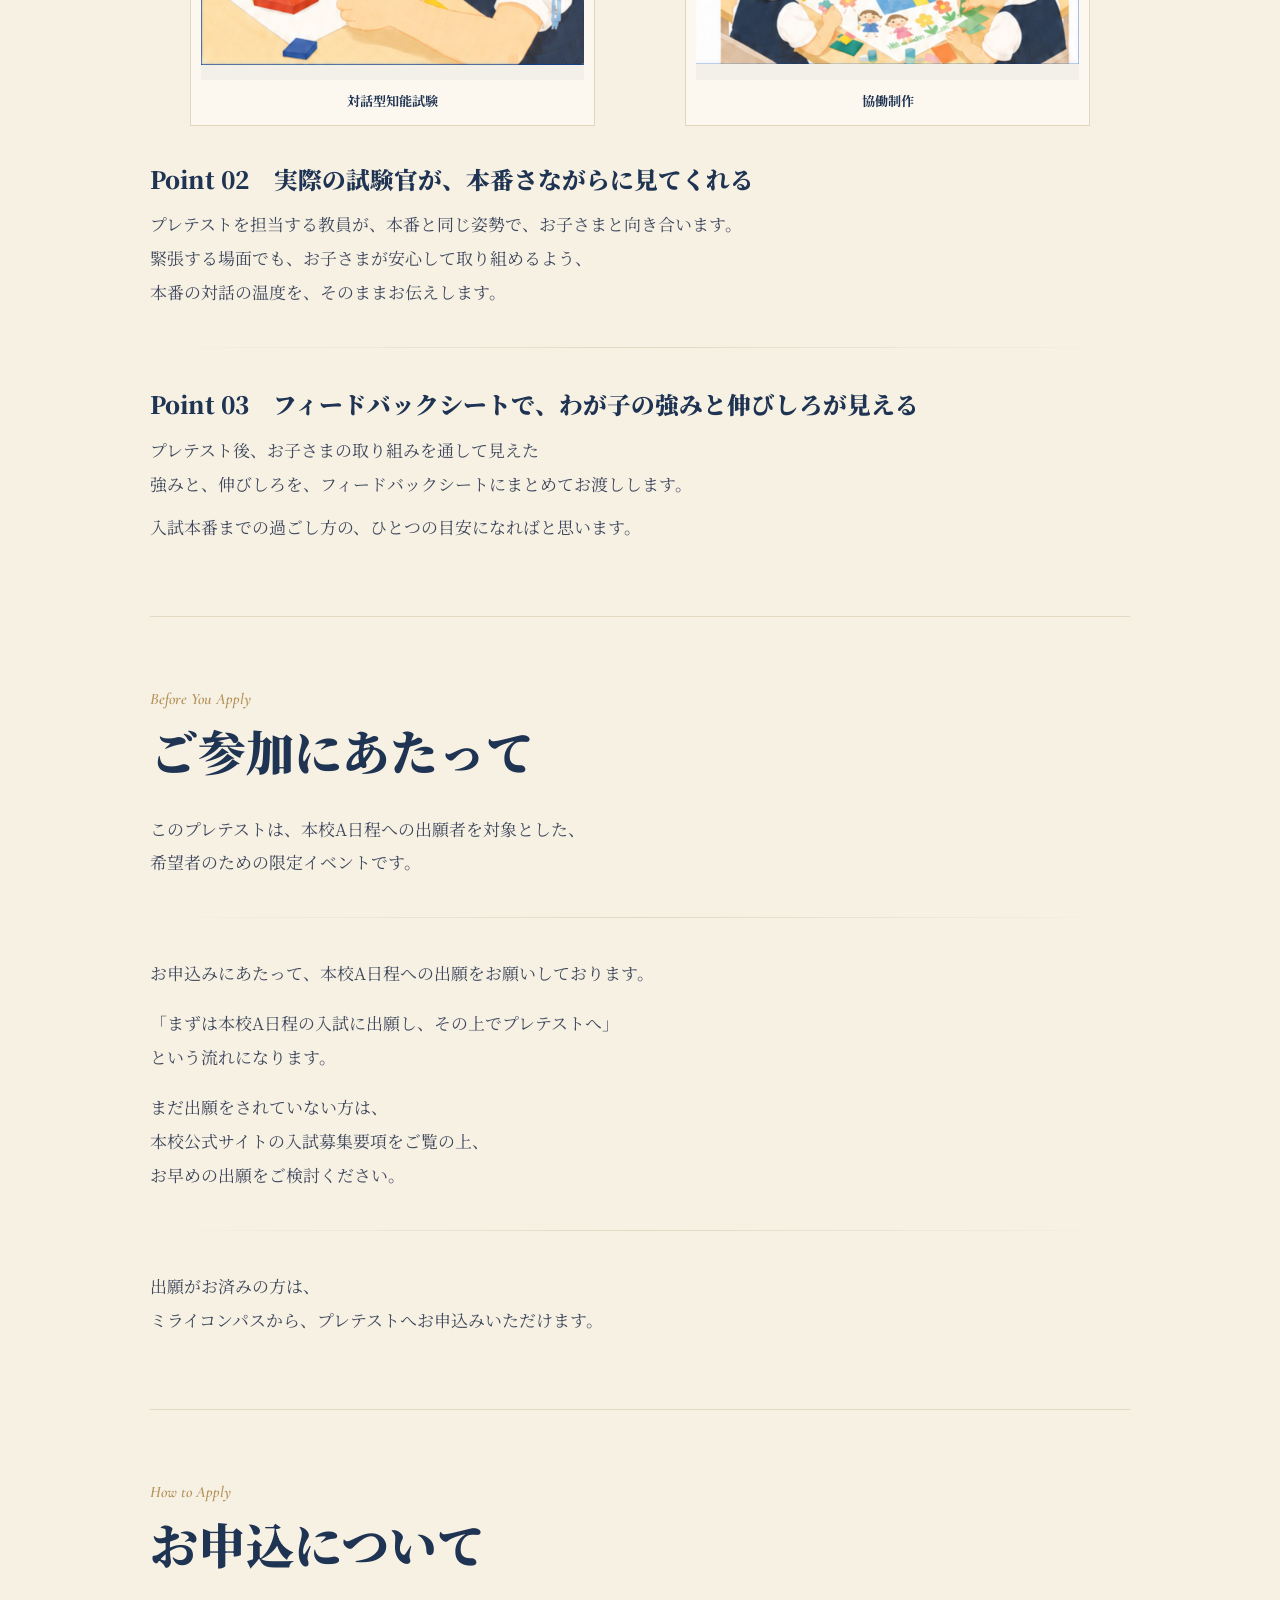
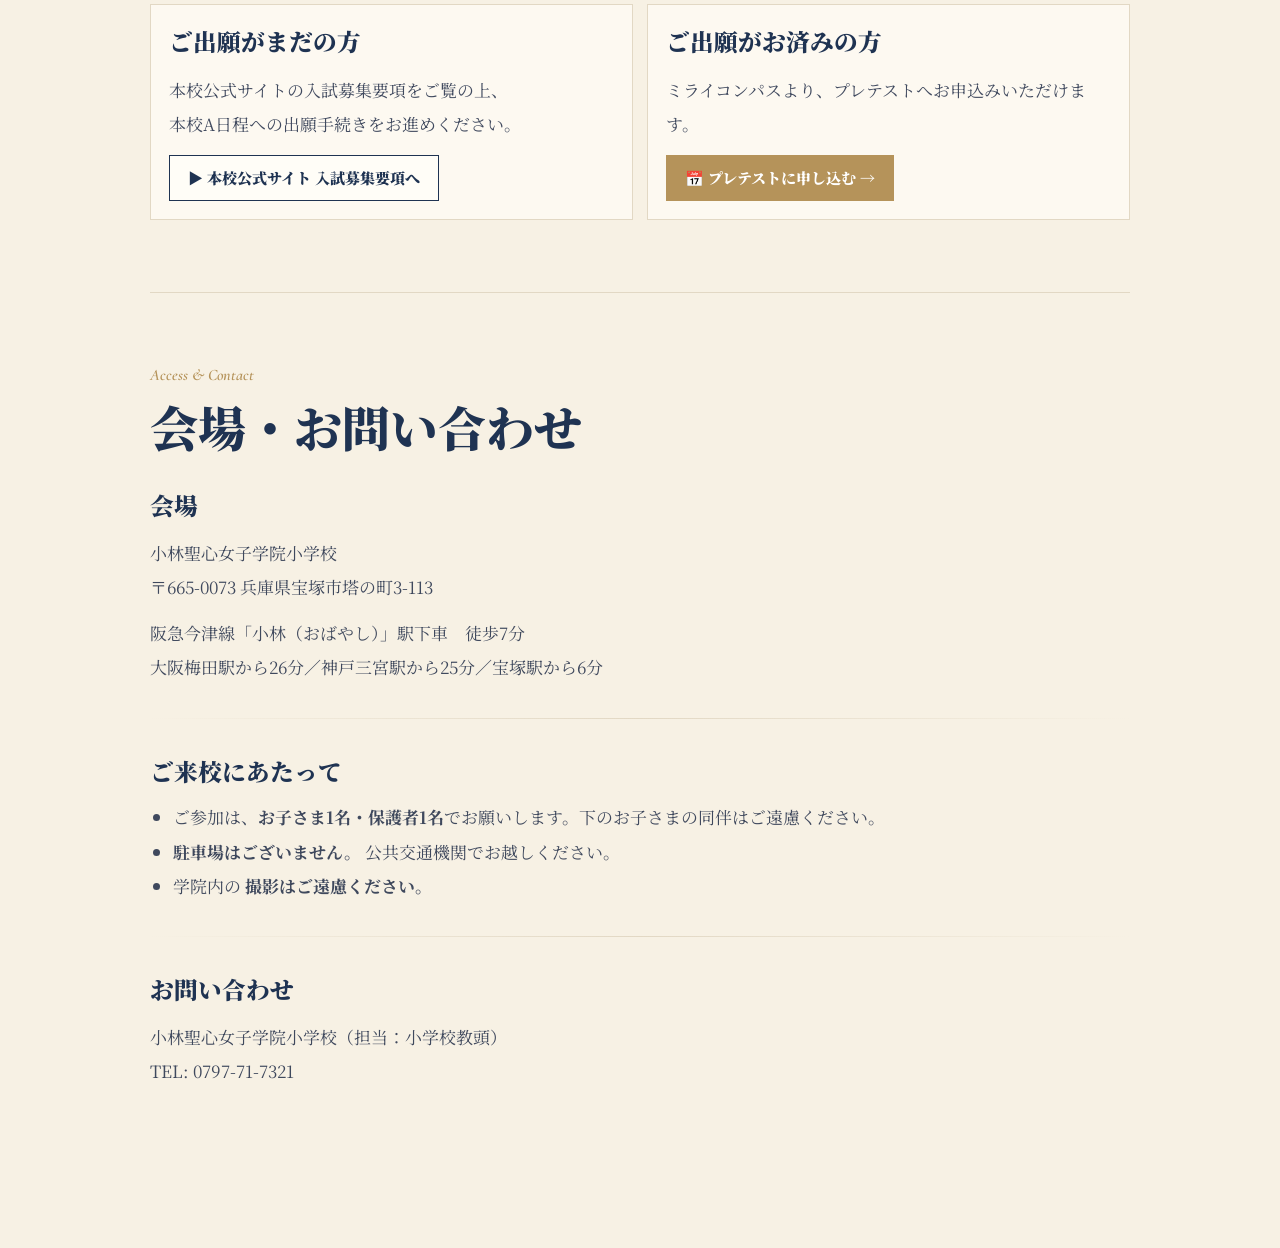
==== commit e2276ded: "プレテストLP: 見出し末尾の句点（。）を削除" ====
--- a/index.html
+++ b/index.html
@@ -605,13 +605,13 @@
     <section class="section" aria-labelledby="experience-title">
       <div class="section-head">
         <p class="eyebrow">What You'll Experience</p>
-        <h2 id="experience-title">このプレテストでできること。</h2>
+        <h2 id="experience-title">このプレテストでできること</h2>
       </div>
       <div class="body-copy">
         <p>入試本番まで、あと約1カ月。<br>「対話型知能試験」と「協働制作」を体験し、<br>試験の流れや雰囲気に慣れていただくことができます。</p>
         <hr class="soft-rule">
         <article class="point">
-          <h3>Point 01　本番会場で受けるから、当日も安心。</h3>
+          <h3>Point 01　本番会場で受けるから、当日も安心</h3>
           <p>プレテストは、本番と同じ小林聖心女子学院小学校で実施します。<br>当日のお子さまの動線、教室の雰囲気、校舎の空気を、<br>本番の前にひととおり体感していただけます。</p>
         </article>
         <hr class="soft-rule">
@@ -626,12 +626,12 @@
           </figure>
         </div>
         <article class="point">
-          <h3>Point 02　実際の試験官が、本番さながらに見てくれる。</h3>
+          <h3>Point 02　実際の試験官が、本番さながらに見てくれる</h3>
           <p>プレテストを担当する教員が、本番と同じ姿勢で、お子さまと向き合います。<br>緊張する場面でも、お子さまが安心して取り組めるよう、<br>本番の対話の温度を、そのままお伝えします。</p>
         </article>
         <hr class="soft-rule">
         <article class="point">
-          <h3>Point 03　フィードバックシートで、わが子の強みと伸びしろが見える。</h3>
+          <h3>Point 03　フィードバックシートで、わが子の強みと伸びしろが見える</h3>
           <p>プレテスト後、お子さまの取り組みを通して見えた<br>強みと、伸びしろを、フィードバックシートにまとめてお渡しします。</p>
           <p>入試本番までの過ごし方の、ひとつの目安になればと思います。</p>
         </article>
@@ -641,7 +641,7 @@
     <section class="section" aria-labelledby="before-title">
       <div class="section-head">
         <p class="eyebrow">Before You Apply</p>
-        <h2 id="before-title">ご参加にあたって。</h2>
+        <h2 id="before-title">ご参加にあたって</h2>
       </div>
       <div class="body-copy">
         <p>このプレテストは、本校A日程への出願者を対象とした、<br>希望者のための限定イベントです。</p>
@@ -657,7 +657,7 @@
     <section class="section" aria-labelledby="apply-title">
       <div class="section-head">
         <p class="eyebrow">How to Apply</p>
-        <h2 id="apply-title">お申込について。</h2>
+        <h2 id="apply-title">お申込について</h2>
       </div>
       <div class="apply-grid body-copy">
         <article class="apply-box">
@@ -680,7 +680,7 @@
     <section class="section" aria-labelledby="access-title">
       <div class="section-head">
         <p class="eyebrow">Access & Contact</p>
-        <h2 id="access-title">会場・お問い合わせ。</h2>
+        <h2 id="access-title">会場・お問い合わせ</h2>
       </div>
       <div class="body-copy access-block">
         <h3>会場</h3>
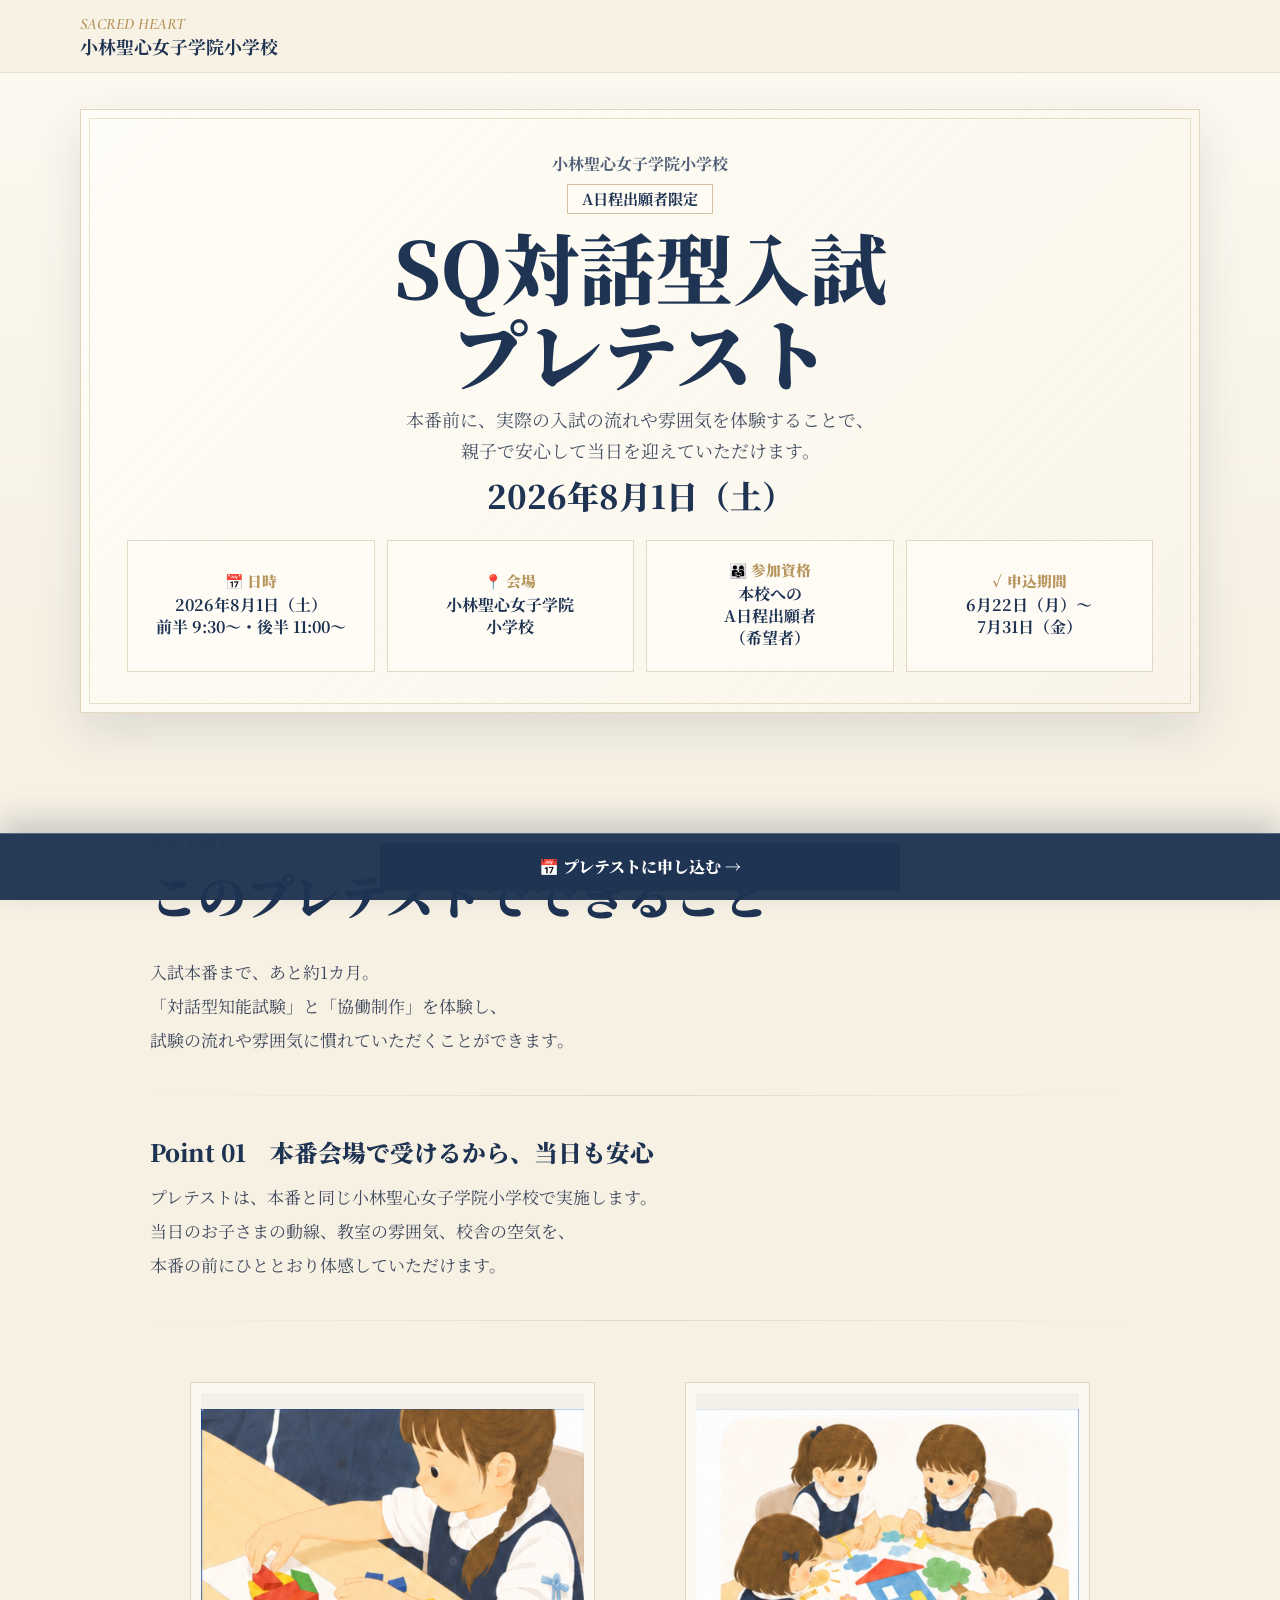
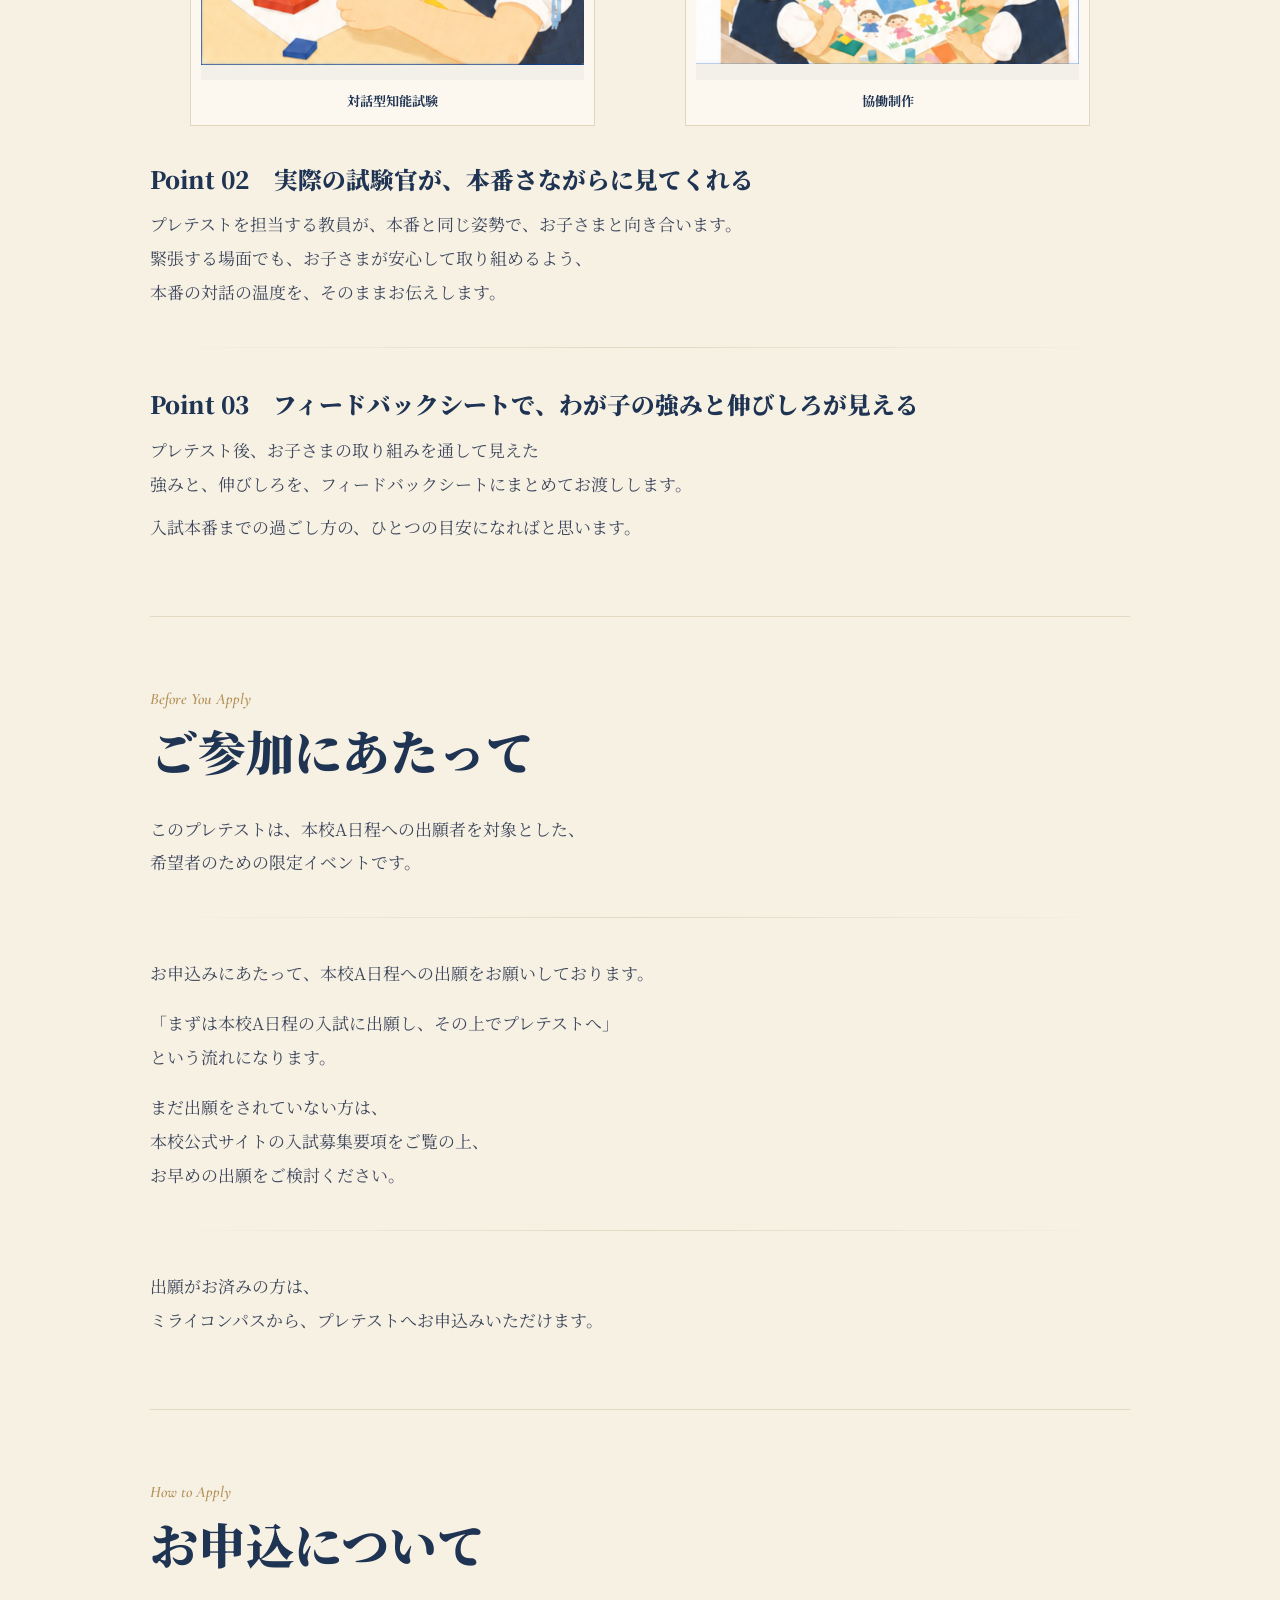
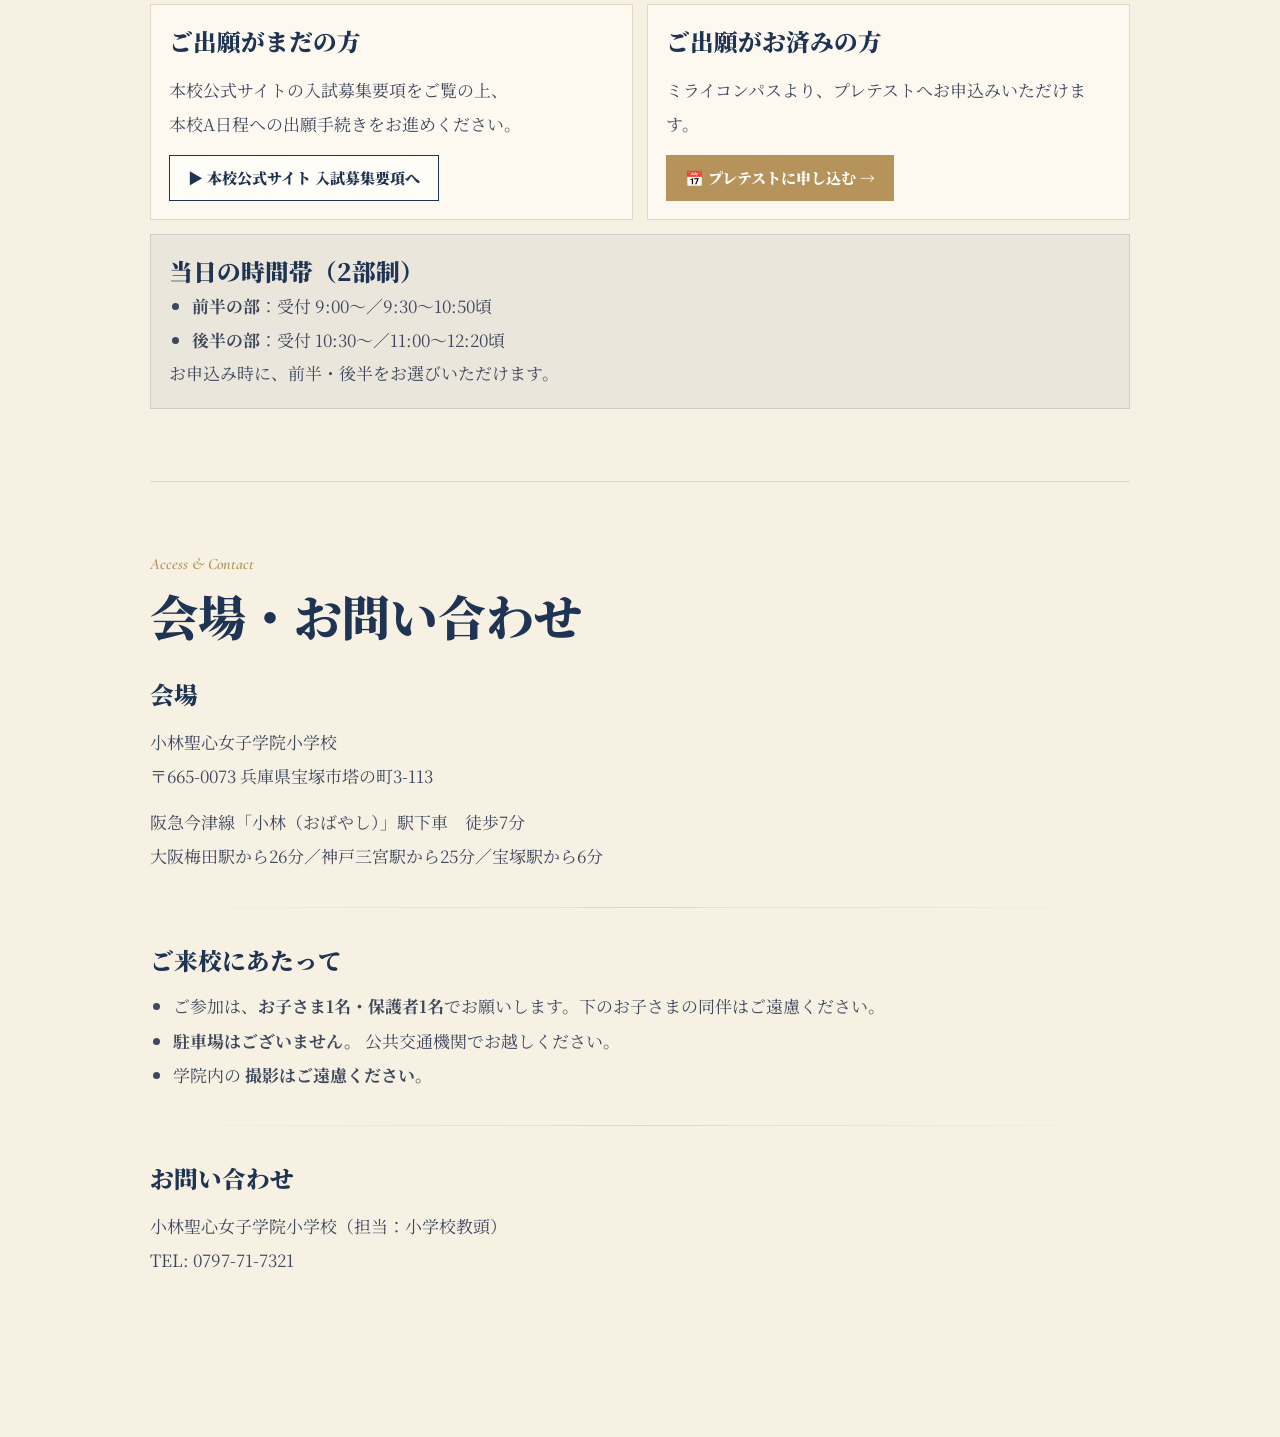
==== commit cf5bcb6b: "プレテストLP: 2部制対応（日時を前半・後半表記に変更、当日の時間帯ボックスを追加）" ====
--- a/index.html
+++ b/index.html
@@ -577,13 +577,13 @@
           <p class="limited-label">A日程出願者限定</p>
           <h1 id="hero-title">SQ対話型入試<br>プレテスト</h1>
           <p class="lead">本番前に、実際の入試の流れや雰囲気を体験することで、<br>親子で安心して当日を迎えていただけます。</p>
-          <p class="hero-date">2026年8月1日（土）9:30 〜 12:00</p>
+          <p class="hero-date">2026年8月1日（土）</p>
         </div>
 
         <div class="info-grid" aria-label="開催概要">
           <article class="info-card">
             <p class="label">📅 日時</p>
-            <p class="value">2026年8月1日（土）<br>9:30 〜 12:00（受付開始:9:00）</p>
+            <p class="value">2026年8月1日（土）<br>前半 9:30〜・後半 11:00〜</p>
           </article>
           <article class="info-card">
             <p class="label">📍 会場</p>
@@ -674,6 +674,14 @@
             <a class="button gold" href="https://oby-kouhou.github.io/oby-2026-0801-pretest/go/?s=lp" data-cta-location="pretest">📅 プレテストに申し込む →</a>
           </div>
         </article>
+        <article class="common-box">
+          <h3>当日の時間帯（2部制）</h3>
+          <ul>
+            <li><strong>前半の部</strong>：受付 9:00〜／9:30〜10:50頃</li>
+            <li><strong>後半の部</strong>：受付 10:30〜／11:00〜12:20頃</li>
+          </ul>
+          <p>お申込み時に、前半・後半をお選びいただけます。</p>
+        </article>
       </div>
     </section>
 
